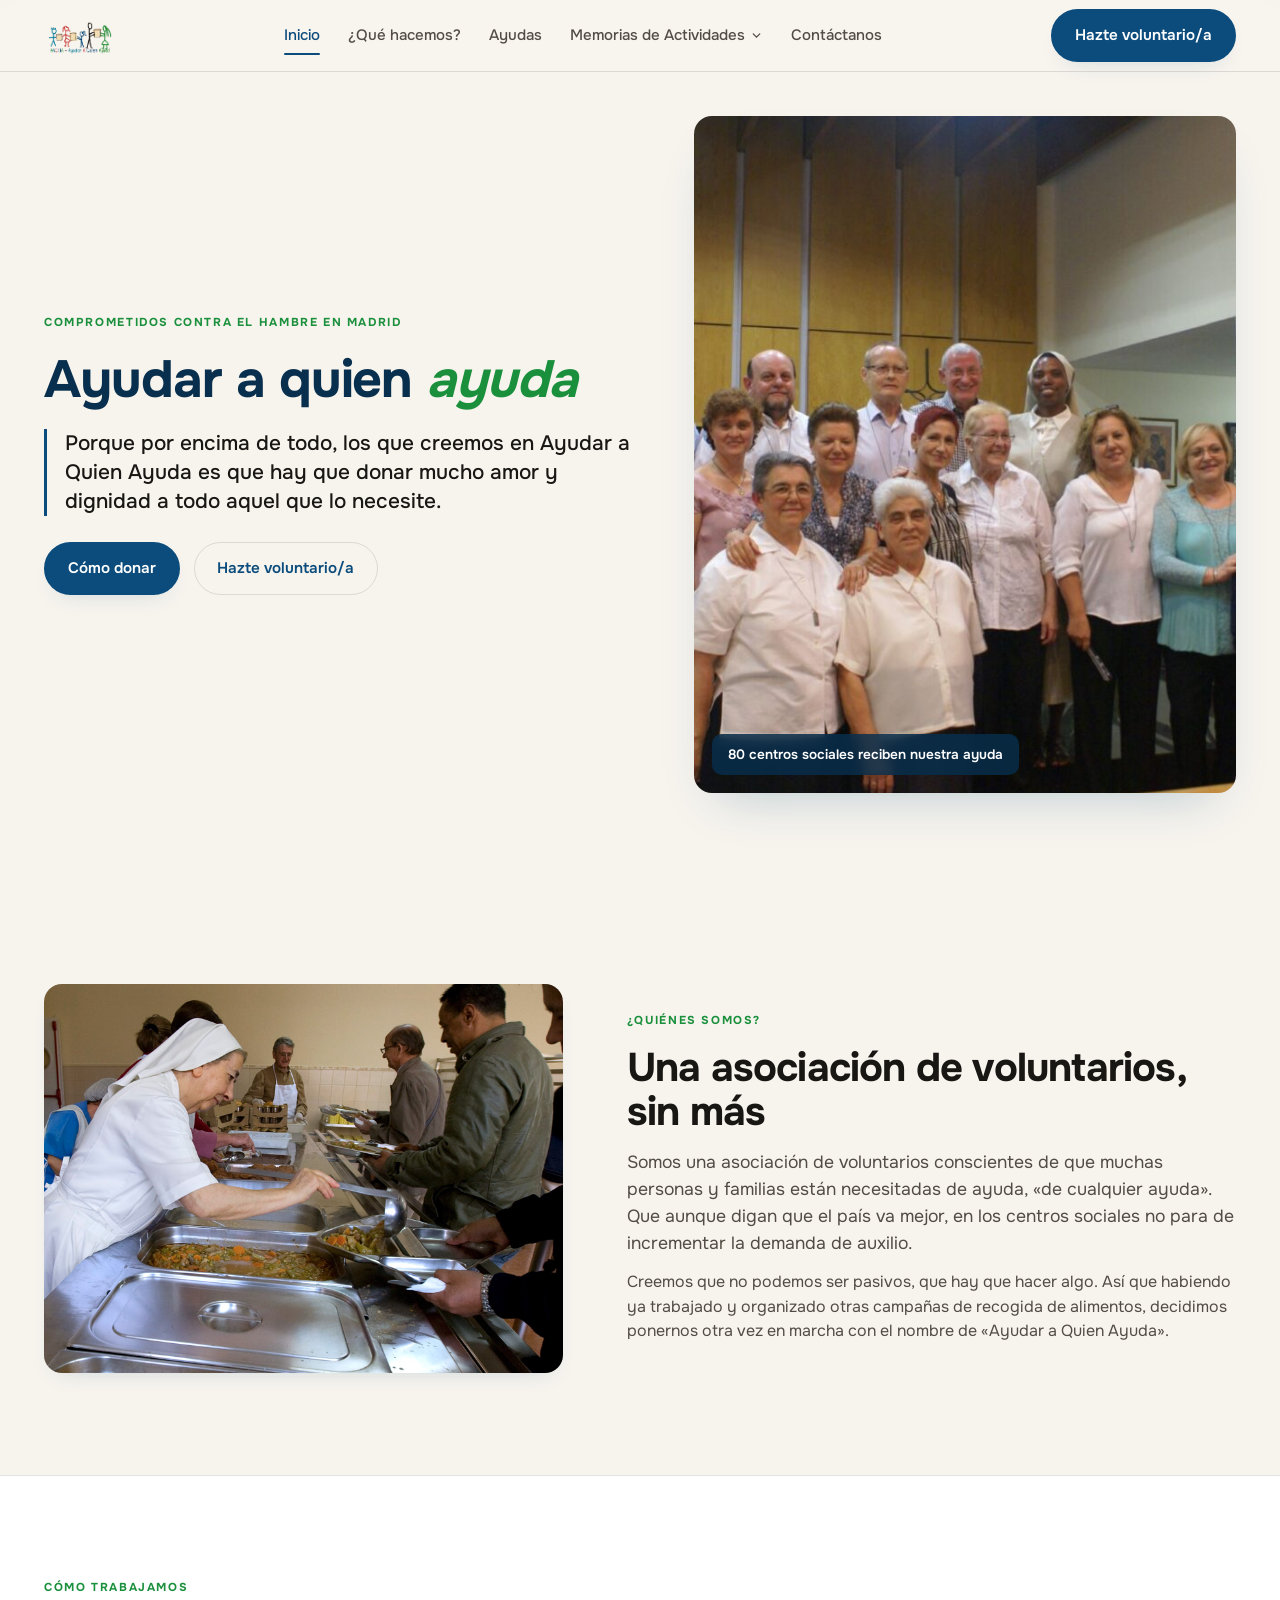
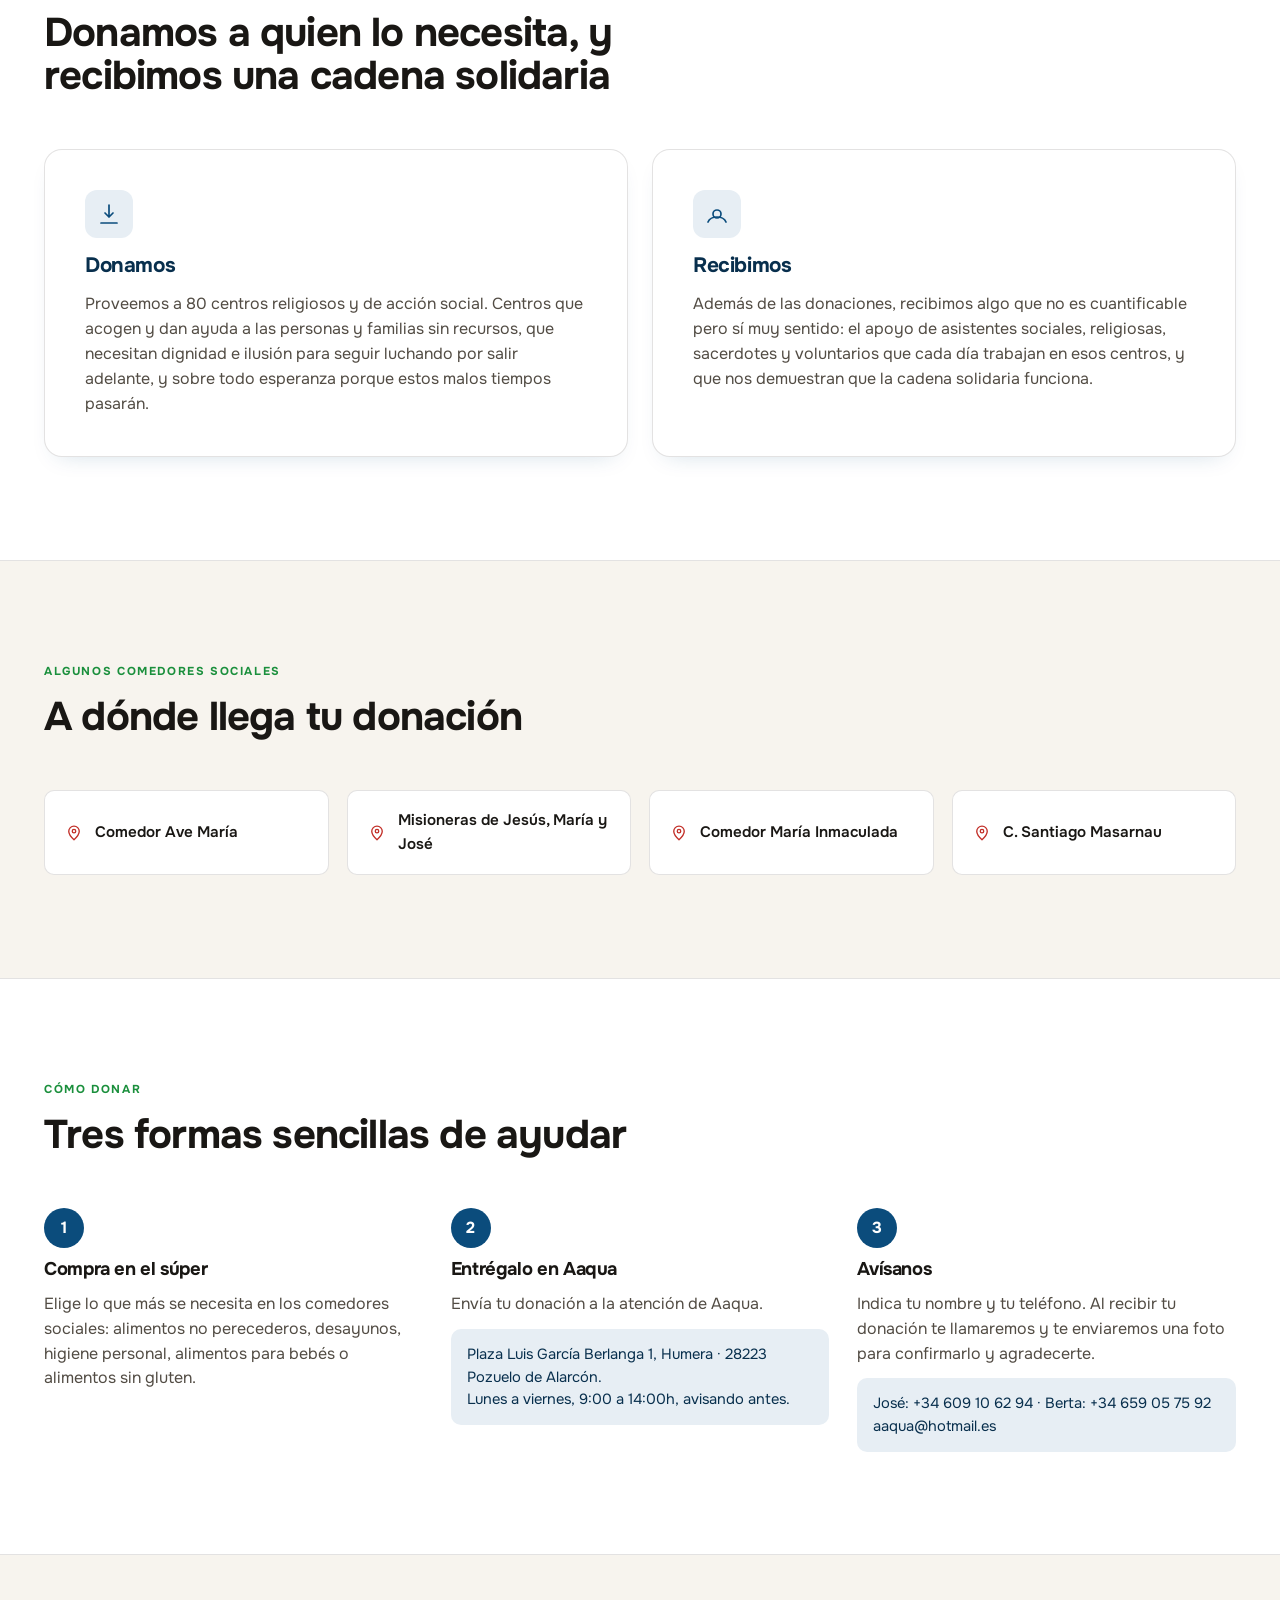
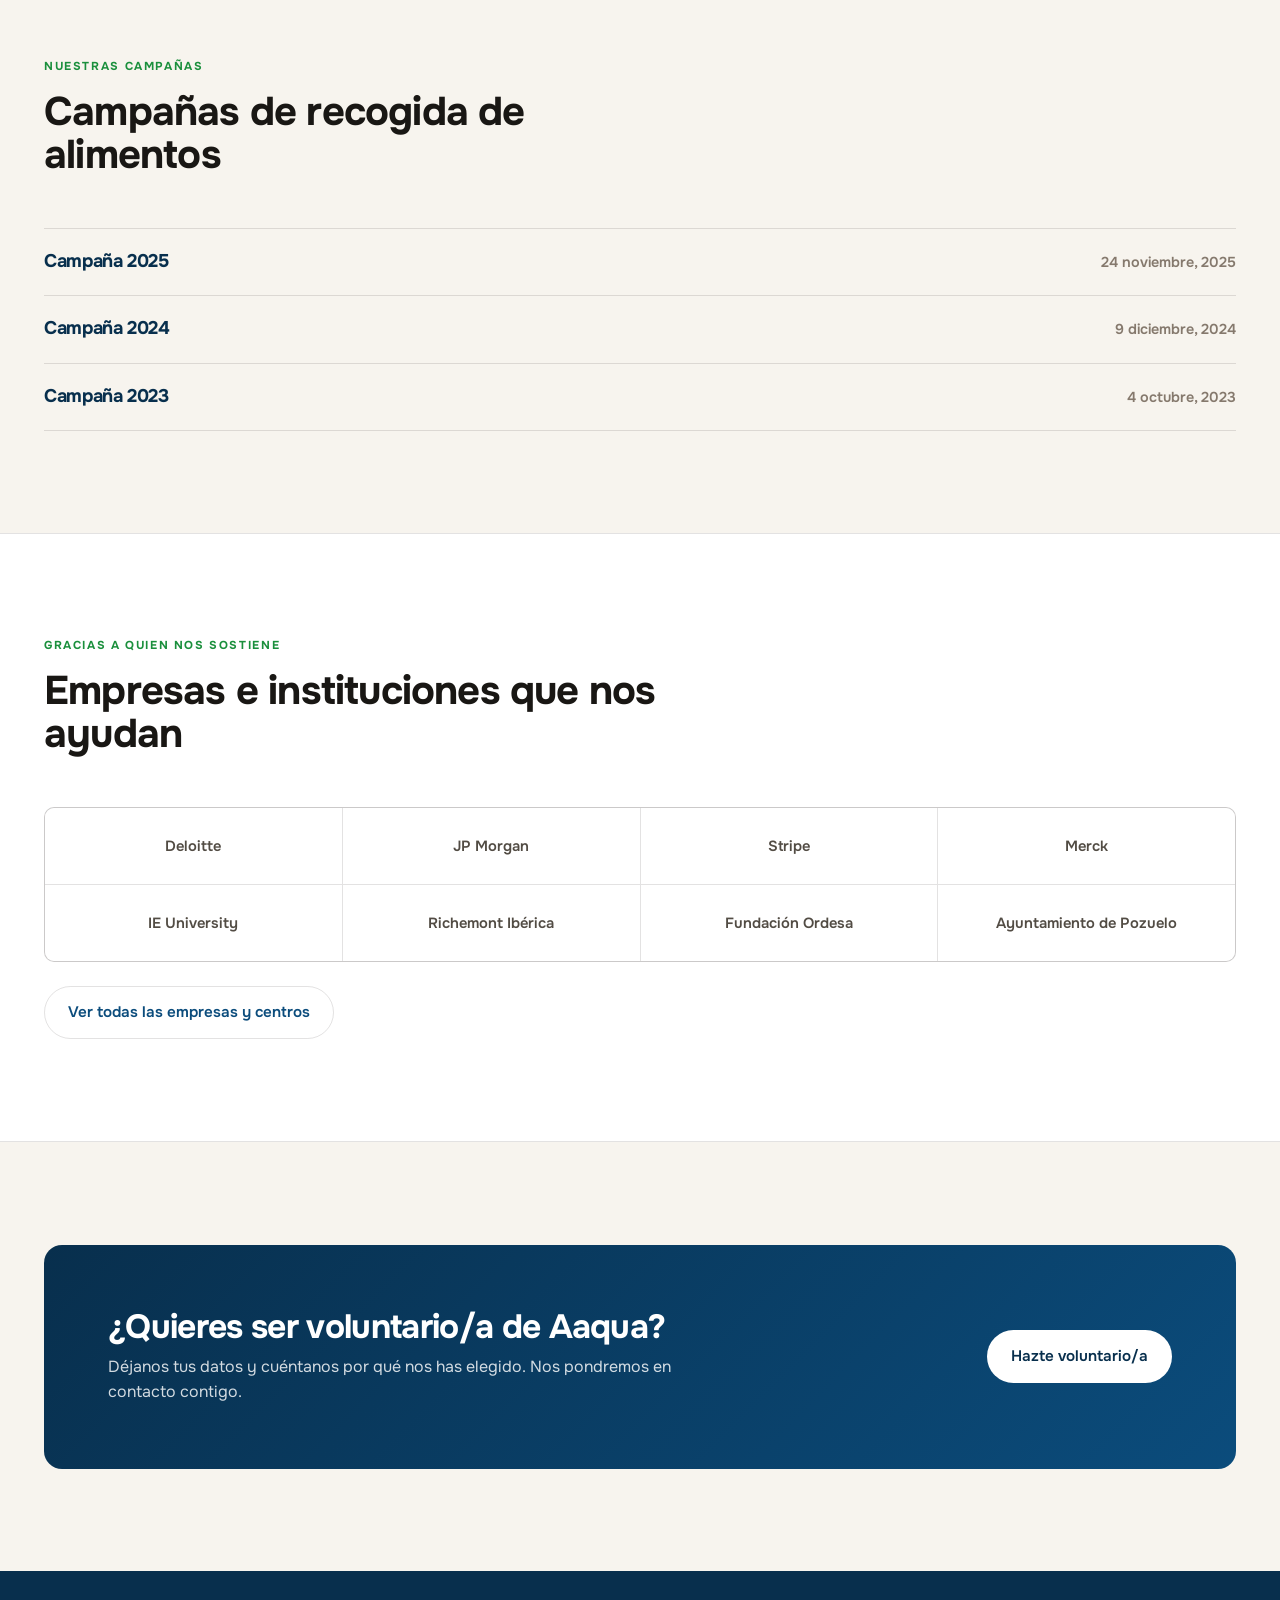
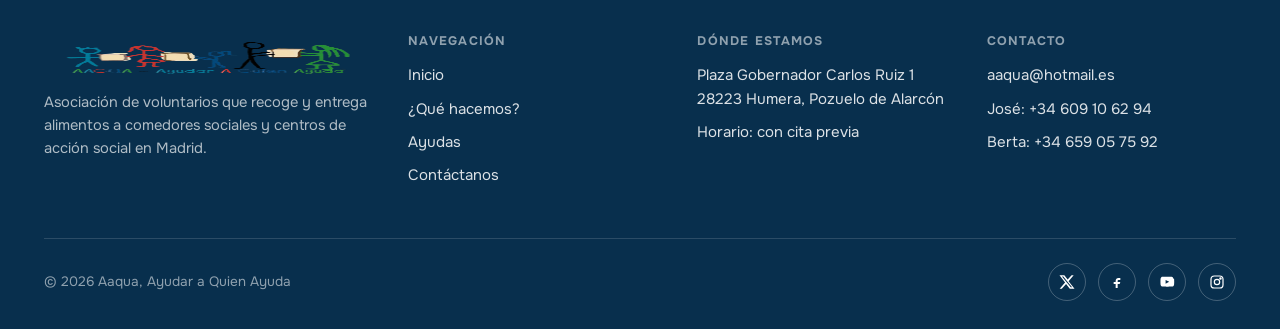
==== index.html @ bbcc2f59 "Aaqua, Ayudar a Quien Ayuda: reversion del sitio con las reglas de taste Rediseno del sitio de la as" ====
<!doctype html>
<html lang="es">
<head>
<meta charset="utf-8" />
<meta name="viewport" content="width=device-width, initial-scale=1" />
<title>Aaqua - Ayudar a Quien Ayuda</title>
<meta name="description" content="Asociación de voluntarios que recoge y entrega alimentos a 80 comedores sociales y centros de acción social en Madrid. Dona, ayuda o hazte voluntario." />
<link rel="icon" href="assets/img/logo.png" />
<link rel="stylesheet" href="css/style.css" />
</head>
<body>
<a class="skip-link" href="#main">Saltar al contenido</a>

<header class="site-header">
  <div class="wrap">
    <a class="brand" href="index.html">
      <img src="assets/img/logo.png" alt="Aaqua, Ayudar a Quien Ayuda" />
    </a>
    <nav class="nav-links" aria-label="Principal">
      <a href="index.html" aria-current="page">Inicio</a>
      <a href="que-hacemos.html">¿Qué hacemos?</a>
      <a href="ayudas.html">Ayudas</a>
      <div class="nav-dropdown" data-dropdown>
        <button type="button" aria-haspopup="true" aria-expanded="false">
          Memorias de Actividades
          <svg viewBox="0 0 20 20" fill="none" stroke="currentColor" stroke-width="2" stroke-linecap="round"><path d="M5 7.5 10 12.5 15 7.5"/></svg>
        </button>
        <div class="nav-dropdown-menu">
          <a href="http://www.aaqua.es/wp-content/uploads/2026/06/MEMORIA-ACTIVIDADES-2025.pdf" target="_blank" rel="noopener">Memoria 2025</a>
          <a href="http://www.aaqua.es/wp-content/uploads/2025/03/MEMORIA-ACTIVIDADES_2024.pdf" target="_blank" rel="noopener">Memoria 2024</a>
          <a href="http://www.aaqua.es/wp-content/uploads/2024/12/MEMORIA-ACTIVIDADES_2023_2.pdf" target="_blank" rel="noopener">Memoria 2023</a>
          <a href="http://www.aaqua.es/wp-content/uploads/2024/12/MEMORIA-ACTIVIDADES_2022.pdf" target="_blank" rel="noopener">Memoria 2022</a>
          <a href="http://www.aaqua.es/wp-content/uploads/2024/12/MEMORIA-ACTIVIDADES_2021.pdf" target="_blank" rel="noopener">Memoria 2021</a>
        </div>
      </div>
      <a href="contacto.html">Contáctanos</a>
    </nav>
    <div class="nav-cta">
      <a class="btn btn-primary" href="contacto.html"><span class="btn-primary-label">Hazte voluntario/a</span></a>
      <button class="nav-toggle" type="button" data-nav-toggle aria-expanded="false" aria-controls="mobile-panel" aria-label="Abrir menú">
        <svg viewBox="0 0 24 24" fill="none" stroke="currentColor" stroke-width="1.8" stroke-linecap="round"><path d="M3 6h18M3 12h18M3 18h18"/></svg>
      </button>
    </div>
  </div>
</header>

<div class="mobile-panel" id="mobile-panel" data-mobile-panel>
  <a class="btn btn-primary mobile-cta" href="contacto.html" style="display:flex; justify-content:center; margin-bottom:18px;">Hazte voluntario/a</a>
  <a href="index.html">Inicio</a>
  <a href="que-hacemos.html">¿Qué hacemos?</a>
  <a href="ayudas.html">Ayudas</a>
  <a href="#memorias">Memorias de Actividades</a>
  <div class="mobile-sub">
    <a href="http://www.aaqua.es/wp-content/uploads/2026/06/MEMORIA-ACTIVIDADES-2025.pdf" target="_blank" rel="noopener">Memoria 2025</a>
    <a href="http://www.aaqua.es/wp-content/uploads/2025/03/MEMORIA-ACTIVIDADES_2024.pdf" target="_blank" rel="noopener">Memoria 2024</a>
    <a href="http://www.aaqua.es/wp-content/uploads/2024/12/MEMORIA-ACTIVIDADES_2023_2.pdf" target="_blank" rel="noopener">Memoria 2023</a>
  </div>
  <a href="contacto.html">Contáctanos</a>
</div>

<main id="main">

  <section class="hero">
    <div class="wrap">
      <div class="hero-copy">
        <span class="eyebrow">Comprometidos contra el hambre en Madrid</span>
        <h1>Ayudar a quien <em>ayuda</em></h1>
        <p class="hero-quote">Porque por encima de todo, los que creemos en Ayudar a Quien Ayuda es que hay que donar mucho amor y dignidad a todo aquel que lo necesite.</p>
        <div class="hero-actions">
          <a class="btn btn-primary" href="#como-donar">Cómo donar</a>
          <a class="btn btn-ghost" href="contacto.html">Hazte voluntario/a</a>
        </div>
      </div>
      <div class="hero-media" data-reveal>
        <img src="assets/img/hero-grupo.jpg" alt="Voluntarios de Aaqua preparando donaciones de alimentos" />
        <span class="hero-media-tag">80 centros sociales reciben nuestra ayuda</span>
      </div>
    </div>
  </section>

  <section id="quienes-somos">
    <div class="wrap split" data-reveal>
      <div class="split-media">
        <img src="assets/img/comedor-2.jpg" alt="Una religiosa sirve comida a los usuarios de un comedor social apoyado por Aaqua" />
      </div>
      <div class="split-copy">
        <span class="eyebrow">¿Quiénes somos?</span>
        <h2 class="section-title">Una asociación de voluntarios, sin más</h2>
        <p class="lede">Somos una asociación de voluntarios conscientes de que muchas personas y familias están necesitadas de ayuda, «de cualquier ayuda». Que aunque digan que el país va mejor, en los centros sociales no para de incrementar la demanda de auxilio.</p>
        <p>Creemos que no podemos ser pasivos, que hay que hacer algo. Así que habiendo ya trabajado y organizado otras campañas de recogida de alimentos, decidimos ponernos otra vez en marcha con el nombre de «Ayudar a Quien Ayuda».</p>
      </div>
    </div>
  </section>

  <section class="section-alt">
    <div class="wrap">
      <div class="section-head" data-reveal>
        <span class="eyebrow">Cómo trabajamos</span>
        <h2 class="section-title">Donamos a quien lo necesita, y recibimos una cadena solidaria</h2>
      </div>
      <div class="panels">
        <div class="panel" data-reveal>
          <div class="panel-icon">
            <svg viewBox="0 0 24 24" fill="none" stroke="currentColor" stroke-width="1.7" stroke-linecap="round" stroke-linejoin="round"><path d="M12 3v12m0 0-4-4m4 4 4-4M4 21h16"/></svg>
          </div>
          <h3>Donamos</h3>
          <p>Proveemos a 80 centros religiosos y de acción social. Centros que acogen y dan ayuda a las personas y familias sin recursos, que necesitan dignidad e ilusión para seguir luchando por salir adelante, y sobre todo esperanza porque estos malos tiempos pasarán.</p>
        </div>
        <div class="panel" data-reveal>
          <div class="panel-icon">
            <svg viewBox="0 0 24 24" fill="none" stroke="currentColor" stroke-width="1.7" stroke-linecap="round" stroke-linejoin="round"><path d="M8 12a4 4 0 1 0 8 0 4 4 0 0 0-8 0Z"/><path d="M3 20c1.5-3.5 4.5-5 9-5s7.5 1.5 9 5"/></svg>
          </div>
          <h3>Recibimos</h3>
          <p>Además de las donaciones, recibimos algo que no es cuantificable pero sí muy sentido: el apoyo de asistentes sociales, religiosas, sacerdotes y voluntarios que cada día trabajan en esos centros, y que nos demuestran que la cadena solidaria funciona.</p>
        </div>
      </div>
    </div>
  </section>

  <section>
    <div class="wrap">
      <div class="section-head" data-reveal>
        <span class="eyebrow">Algunos comedores sociales</span>
        <h2 class="section-title">A dónde llega tu donación</h2>
      </div>
      <div class="centers-strip" data-reveal>
        <div class="center-card">
          <svg viewBox="0 0 24 24" fill="none" stroke="currentColor" stroke-width="1.8" stroke-linecap="round" stroke-linejoin="round"><path d="M12 21s-7-6.1-7-11.2A7 7 0 0 1 19 9.8C19 14.9 12 21 12 21Z"/><circle cx="12" cy="9.5" r="2.3"/></svg>
          Comedor Ave María
        </div>
        <div class="center-card">
          <svg viewBox="0 0 24 24" fill="none" stroke="currentColor" stroke-width="1.8" stroke-linecap="round" stroke-linejoin="round"><path d="M12 21s-7-6.1-7-11.2A7 7 0 0 1 19 9.8C19 14.9 12 21 12 21Z"/><circle cx="12" cy="9.5" r="2.3"/></svg>
          Misioneras de Jesús, María y José
        </div>
        <div class="center-card">
          <svg viewBox="0 0 24 24" fill="none" stroke="currentColor" stroke-width="1.8" stroke-linecap="round" stroke-linejoin="round"><path d="M12 21s-7-6.1-7-11.2A7 7 0 0 1 19 9.8C19 14.9 12 21 12 21Z"/><circle cx="12" cy="9.5" r="2.3"/></svg>
          Comedor María Inmaculada
        </div>
        <div class="center-card">
          <svg viewBox="0 0 24 24" fill="none" stroke="currentColor" stroke-width="1.8" stroke-linecap="round" stroke-linejoin="round"><path d="M12 21s-7-6.1-7-11.2A7 7 0 0 1 19 9.8C19 14.9 12 21 12 21Z"/><circle cx="12" cy="9.5" r="2.3"/></svg>
          C. Santiago Masarnau
        </div>
      </div>
    </div>
  </section>

  <section id="como-donar" class="section-alt">
    <div class="wrap">
      <div class="section-head" data-reveal>
        <span class="eyebrow">Cómo donar</span>
        <h2 class="section-title">Tres formas sencillas de ayudar</h2>
      </div>
      <div class="steps" data-reveal>
        <div class="step">
          <span class="step-num">1</span>
          <h3>Compra en el súper</h3>
          <p>Elige lo que más se necesita en los comedores sociales: alimentos no perecederos, desayunos, higiene personal, alimentos para bebés o alimentos sin gluten.</p>
        </div>
        <div class="step">
          <span class="step-num">2</span>
          <h3>Entrégalo en Aaqua</h3>
          <p>Envía tu donación a la atención de Aaqua.</p>
          <p class="step-detail">Plaza Luis García Berlanga 1, Humera · 28223 Pozuelo de Alarcón.<br />Lunes a viernes, 9:00 a 14:00h, avisando antes.</p>
        </div>
        <div class="step">
          <span class="step-num">3</span>
          <h3>Avísanos</h3>
          <p>Indica tu nombre y tu teléfono. Al recibir tu donación te llamaremos y te enviaremos una foto para confirmarlo y agradecerte.</p>
          <p class="step-detail">José: +34 609 10 62 94 · Berta: +34 659 05 75 92<br />aaqua@hotmail.es</p>
        </div>
      </div>
    </div>
  </section>

  <section>
    <div class="wrap">
      <div class="section-head" data-reveal>
        <span class="eyebrow">Nuestras campañas</span>
        <h2 class="section-title">Campañas de recogida de alimentos</h2>
      </div>
      <div class="campaigns" data-reveal>
        <div class="campaign-row">
          <h3>Campaña 2025</h3>
          <span class="campaign-date">24 noviembre, 2025</span>
        </div>
        <div class="campaign-row">
          <h3>Campaña 2024</h3>
          <span class="campaign-date">9 diciembre, 2024</span>
        </div>
        <div class="campaign-row">
          <h3>Campaña 2023</h3>
          <span class="campaign-date">4 octubre, 2023</span>
        </div>
      </div>
    </div>
  </section>

  <section class="section-alt">
    <div class="wrap">
      <div class="section-head" data-reveal>
        <span class="eyebrow">Gracias a quien nos sostiene</span>
        <h2 class="section-title">Empresas e instituciones que nos ayudan</h2>
      </div>
      <div class="logo-wall" data-reveal>
        <span>Deloitte</span>
        <span>JP Morgan</span>
        <span>Stripe</span>
        <span>Merck</span>
        <span>IE University</span>
        <span>Richemont Ibérica</span>
        <span>Fundación Ordesa</span>
        <span>Ayuntamiento de Pozuelo</span>
      </div>
      <div style="margin-top: 24px;" data-reveal>
        <a class="btn btn-ghost" href="ayudas.html">Ver todas las empresas y centros</a>
      </div>
    </div>
  </section>

  <section>
    <div class="wrap">
      <div class="cta-banner" data-reveal>
        <div>
          <h2>¿Quieres ser voluntario/a de Aaqua?</h2>
          <p>Déjanos tus datos y cuéntanos por qué nos has elegido. Nos pondremos en contacto contigo.</p>
        </div>
        <a class="btn btn-on-navy" href="contacto.html">Hazte voluntario/a</a>
      </div>
    </div>
  </section>

</main>

<footer class="site-footer">
  <div class="wrap">
    <div class="footer-top">
      <div class="footer-brand">
        <img src="assets/img/logo.png" alt="Aaqua, Ayudar a Quien Ayuda" />
        <p>Asociación de voluntarios que recoge y entrega alimentos a comedores sociales y centros de acción social en Madrid.</p>
      </div>
      <div class="footer-col">
        <h4>Navegación</h4>
        <a href="index.html">Inicio</a>
        <a href="que-hacemos.html">¿Qué hacemos?</a>
        <a href="ayudas.html">Ayudas</a>
        <a href="contacto.html">Contáctanos</a>
      </div>
      <div class="footer-col">
        <h4>Dónde estamos</h4>
        <p>Plaza Gobernador Carlos Ruiz 1<br />28223 Humera, Pozuelo de Alarcón</p>
        <p>Horario: con cita previa</p>
      </div>
      <div class="footer-col">
        <h4>Contacto</h4>
        <a href="mailto:aaqua@hotmail.es">aaqua@hotmail.es</a>
        <a href="tel:+34609106294">José: +34 609 10 62 94</a>
        <a href="tel:+34659057592">Berta: +34 659 05 75 92</a>
      </div>
    </div>
    <div class="footer-bottom">
      <p>© <span data-year>2026</span> Aaqua, Ayudar a Quien Ayuda</p>
      <div class="social-row" aria-label="Redes sociales">
        <a href="https://x.com" target="_blank" rel="noopener" aria-label="X (Twitter)"><svg viewBox="0 0 24 24" fill="currentColor"><path d="M18.9 2H22l-7.6 8.7L23.3 22h-7.1l-5.6-7-6.4 7H1l8.1-9.3L0.7 2h7.3l5 6.4L18.9 2Zm-1.2 18h1.9L6.4 3.9H4.4L17.7 20Z"/></svg></a>
        <a href="https://facebook.com" target="_blank" rel="noopener" aria-label="Facebook"><svg viewBox="0 0 24 24" fill="currentColor"><path d="M14 9h3V6h-3c-2.2 0-4 1.8-4 4v2H7v3h3v6h3v-6h3l1-3h-4v-2c0-.6.4-1 1-1Z"/></svg></a>
        <a href="https://youtube.com" target="_blank" rel="noopener" aria-label="YouTube"><svg viewBox="0 0 24 24" fill="currentColor"><path d="M21.6 7.2s-.2-1.5-.8-2.1c-.8-.8-1.7-.8-2.1-.9C15.9 4 12 4 12 4s-3.9 0-6.7.2c-.4 0-1.3.1-2.1.9-.6.6-.8 2.1-.8 2.1S2.2 9 2.2 10.7v1.6c0 1.7.2 3.5.2 3.5s.2 1.5.8 2.1c.8.8 1.9.8 2.3.9 1.7.2 7.5.2 7.5.2s3.9 0 6.7-.2c.4 0 1.3-.1 2.1-.9.6-.6.8-2.1.8-2.1s.2-1.8.2-3.5v-1.6c0-1.7-.2-3.5-.2-3.5ZM9.9 14.6V8.9l5.4 2.9-5.4 2.8Z"/></svg></a>
        <a href="https://instagram.com" target="_blank" rel="noopener" aria-label="Instagram"><svg viewBox="0 0 24 24" fill="none" stroke="currentColor" stroke-width="1.8"><rect x="3" y="3" width="18" height="18" rx="5"/><circle cx="12" cy="12" r="4"/><circle cx="17.2" cy="6.8" r="1"/></svg></a>
      </div>
    </div>
  </div>
</footer>

<script src="js/main.js"></script>
</body>
</html>
---- css/style.css ----
/* Aaqua, Ayudar a Quien Ayuda. Reversion 2026. */

@font-face {
  font-family: 'Onest';
  src: url('../assets/fonts/onest-variable.woff2') format('woff2-variations'),
       url('../assets/fonts/onest-variable.woff2') format('woff2');
  font-weight: 400 800;
  font-style: normal;
  font-display: swap;
}

:root {
  --navy: #0b4c7c;
  --navy-dark: #082f4d;
  --navy-soft: #e7eef4;
  --green: #1a8f3c;
  --red: #c22f28;
  --paper: #f7f4ee;
  --surface: #ffffff;
  --ink: #191714;
  --ink-soft: #524c44;
  --ink-faint: #85796d;
  --line: rgba(25, 23, 20, 0.12);
  --radius: 18px;
  --radius-sm: 10px;
  --radius-pill: 999px;
  --shadow: 0 24px 48px -24px rgba(11, 76, 124, 0.28);
  --shadow-sm: 0 10px 24px -14px rgba(11, 76, 124, 0.22);
  --font: 'Onest', system-ui, -apple-system, 'Segoe UI', sans-serif;
  --nav-h: 72px;
  color-scheme: light;
}

@media (prefers-color-scheme: dark) {
  :root {
    --navy: #5aa3da;
    --navy-dark: #bcdcf7;
    --navy-soft: #16283a;
    --green: #3fbf68;
    --red: #e2695f;
    --paper: #14181b;
    --surface: #1c2226;
    --ink: #f1ede4;
    --ink-soft: #c8c1b5;
    --ink-faint: #8f887c;
    --line: rgba(255, 255, 255, 0.12);
    --shadow: 0 24px 48px -24px rgba(0, 0, 0, 0.6);
    --shadow-sm: 0 10px 24px -14px rgba(0, 0, 0, 0.5);
    color-scheme: dark;
  }
}

* { box-sizing: border-box; }
html { -webkit-text-size-adjust: 100%; }

@media (prefers-reduced-motion: no-preference) {
  html { scroll-behavior: smooth; }
}

body {
  margin: 0;
  background: var(--paper);
  color: var(--ink);
  font-family: var(--font);
  font-size: 16px;
  line-height: 1.55;
  -webkit-font-smoothing: antialiased;
}

img { max-width: 100%; display: block; }
a { color: inherit; }
ul { margin: 0; padding: 0; list-style: none; }
button { font-family: inherit; }

.wrap {
  width: 100%;
  max-width: 1240px;
  margin: 0 auto;
  padding: 0 24px;
}

h1, h2, h3, h4 { margin: 0; font-weight: 700; letter-spacing: -0.02em; line-height: 1.08; }

h2.section-title {
  font-size: clamp(1.7rem, 1.35rem + 1.5vw, 2.5rem);
  max-width: 24ch;
}

p { margin: 0; color: var(--ink-soft); }
.lede { font-size: 1.1rem; max-width: 62ch; }

.italic-safe { font-style: italic; line-height: 1.15; padding-bottom: 0.15em; display: inline-block; }

/* ---------- Buttons ---------- */
.btn {
  display: inline-flex;
  align-items: center;
  gap: 0.5em;
  padding: 0.9em 1.5em;
  border-radius: var(--radius-pill);
  font-weight: 600;
  font-size: 0.95rem;
  text-decoration: none;
  white-space: nowrap;
  border: 1.5px solid transparent;
  cursor: pointer;
  transition: transform 0.25s cubic-bezier(0.16, 1, 0.3, 1), box-shadow 0.25s ease, background-color 0.25s ease;
}
.btn:active { transform: scale(0.97); }
.btn-primary { background: var(--navy); color: #fff; box-shadow: var(--shadow-sm); }
.btn-primary:hover { box-shadow: var(--shadow); transform: translateY(-2px); }
.btn-ghost { background: transparent; color: var(--navy); border-color: var(--line); }
.btn-ghost:hover { border-color: var(--navy); }
.btn-on-navy { background: #fff; color: var(--navy-dark); }
.btn-on-navy:hover { background: #eef3f8; }

/* ---------- Nav ---------- */
.site-header {
  position: sticky;
  top: 0;
  z-index: 60;
  height: var(--nav-h);
  display: flex;
  align-items: center;
  background: color-mix(in srgb, var(--paper) 88%, transparent);
  backdrop-filter: blur(14px) saturate(140%);
  -webkit-backdrop-filter: blur(14px) saturate(140%);
  border-bottom: 1px solid var(--line);
}
.site-header .wrap { display: flex; align-items: center; justify-content: space-between; gap: 24px; }
.brand { display: flex; align-items: center; gap: 10px; text-decoration: none; }
.brand img { height: 40px; width: auto; }
.brand span { font-weight: 700; font-size: 1.02rem; letter-spacing: -0.01em; color: var(--navy-dark); }

.nav-links { display: flex; align-items: center; gap: 28px; }
.nav-links a { text-decoration: none; font-weight: 500; font-size: 0.94rem; color: var(--ink-soft); position: relative; padding: 6px 0; }
.nav-links a:hover, .nav-links a[aria-current="page"] { color: var(--navy); }
.nav-links a[aria-current="page"]::after {
  content: ""; position: absolute; left: 0; right: 0; bottom: -2px; height: 2px; background: var(--navy); border-radius: 2px;
}

.nav-dropdown { position: relative; }
.nav-dropdown > button {
  background: none; border: none; font: inherit; font-weight: 500; font-size: 0.94rem; color: var(--ink-soft);
  display: flex; align-items: center; gap: 5px; cursor: pointer; padding: 6px 0;
}
.nav-dropdown > button:hover { color: var(--navy); }
.nav-dropdown svg { width: 13px; height: 13px; transition: transform 0.2s ease; }
.nav-dropdown[data-open="true"] svg { transform: rotate(180deg); }
.nav-dropdown-menu {
  position: absolute; top: calc(100% + 14px); left: 50%; transform: translateX(-50%) translateY(-6px);
  background: var(--surface); border: 1px solid var(--line); border-radius: var(--radius-sm);
  box-shadow: var(--shadow); padding: 8px; min-width: 200px;
  opacity: 0; pointer-events: none; transition: opacity 0.18s ease, transform 0.18s ease;
}
.nav-dropdown[data-open="true"] .nav-dropdown-menu { opacity: 1; pointer-events: auto; transform: translateX(-50%) translateY(0); }
.nav-dropdown-menu a {
  display: block; padding: 9px 12px; border-radius: 7px; font-size: 0.9rem; font-weight: 500; color: var(--ink-soft); text-decoration: none;
}
.nav-dropdown-menu a:hover { background: var(--navy-soft); color: var(--navy); }

.nav-cta { display: flex; align-items: center; gap: 14px; }
.nav-toggle { display: none; background: none; border: none; padding: 8px; cursor: pointer; }
.nav-toggle svg { width: 24px; height: 24px; color: var(--navy-dark); }

@media (max-width: 900px) {
  .nav-links { display: none; }
  .nav-toggle { display: inline-flex; }
  .nav-cta .btn-primary { display: none; }
}

.mobile-cta { margin-bottom: 8px; }

.mobile-panel {
  position: fixed; inset: var(--nav-h) 0 0 0; background: var(--paper); z-index: 55;
  padding: 20px 24px 40px; display: none; overflow-y: auto;
}
.mobile-panel[data-open="true"] { display: block; }
.mobile-panel a { display: block; padding: 14px 4px; font-size: 1.1rem; font-weight: 600; text-decoration: none; color: var(--ink); border-bottom: 1px solid var(--line); }
.mobile-panel .mobile-sub { padding-left: 14px; }
.mobile-panel .mobile-sub a { font-size: 0.95rem; font-weight: 500; color: var(--ink-soft); border-bottom: none; padding: 10px 4px; }

/* ---------- Hero ---------- */
.hero { padding: 44px 0 clamp(48px, 8vw, 88px); }
.hero .wrap {
  display: grid; grid-template-columns: 1.05fr 0.95fr; gap: clamp(28px, 4vw, 64px); align-items: center;
}
.hero-copy { display: flex; flex-direction: column; gap: 20px; align-items: flex-start; }
.eyebrow {
  font-size: 0.72rem; font-weight: 700; letter-spacing: 0.14em; text-transform: uppercase; color: var(--green);
}
.hero h1 {
  font-size: clamp(2rem, 1.5rem + 2.2vw, 3.3rem);
  color: var(--navy-dark);
}
.hero h1 em { color: var(--green); font-style: italic; }
.hero-quote {
  border-left: 3px solid var(--navy);
  padding-left: 18px;
  font-size: clamp(1.05rem, 0.95rem + 0.5vw, 1.3rem);
  color: var(--ink);
  font-weight: 500;
  max-width: 46ch;
  line-height: 1.4;
}
.hero-actions { display: flex; gap: 14px; flex-wrap: wrap; margin-top: 6px; }
.hero-media { position: relative; border-radius: var(--radius); overflow: hidden; box-shadow: var(--shadow); aspect-ratio: 4 / 5; }
.hero-media img { width: 100%; height: 100%; object-fit: cover; }
.hero-media-tag {
  position: absolute; left: 18px; bottom: 18px; background: color-mix(in srgb, var(--navy-dark) 82%, transparent);
  color: #fff; padding: 10px 16px; border-radius: var(--radius-sm); font-size: 0.85rem; font-weight: 600; backdrop-filter: blur(6px);
}

@media (max-width: 860px) {
  .hero .wrap { grid-template-columns: 1fr; }
  .hero-media { order: -1; aspect-ratio: 16 / 10; }
}

/* ---------- Sections ---------- */
section { padding: clamp(56px, 8vw, 104px) 0; }
.section-head { display: flex; flex-direction: column; gap: 14px; margin-bottom: clamp(32px, 5vw, 52px); }
.section-alt { background: var(--surface); border-top: 1px solid var(--line); border-bottom: 1px solid var(--line); }

/* Quienes somos: asymmetric split */
.split { display: grid; grid-template-columns: 0.92fr 1.08fr; gap: clamp(28px, 5vw, 72px); align-items: center; }
.split.reverse { grid-template-columns: 1.08fr 0.92fr; }
.split.reverse .split-media { order: 2; }
.split-media { border-radius: var(--radius); overflow: hidden; box-shadow: var(--shadow-sm); }
.split-media img { width: 100%; height: 100%; object-fit: cover; aspect-ratio: 4 / 3; }
.split-copy { display: flex; flex-direction: column; gap: 16px; }
.split-copy p + p { margin-top: -4px; }
@media (max-width: 860px) {
  .split, .split.reverse { grid-template-columns: 1fr; }
  .split.reverse .split-media { order: 0; }
}

/* Donamos / Recibimos two-panel */
.panels { display: grid; grid-template-columns: 1fr 1fr; gap: 24px; }
.panel {
  background: var(--surface); border: 1px solid var(--line); border-radius: var(--radius);
  padding: clamp(28px, 4vw, 40px); display: flex; flex-direction: column; gap: 16px; box-shadow: var(--shadow-sm);
}
.panel-icon {
  width: 48px; height: 48px; border-radius: 12px; display: flex; align-items: center; justify-content: center;
  background: var(--navy-soft); color: var(--navy);
}
.panel-icon svg { width: 24px; height: 24px; }
.panel h3 { font-size: 1.3rem; color: var(--navy-dark); }
@media (max-width: 780px) { .panels { grid-template-columns: 1fr; } }

/* Comedores strip */
.centers-strip { display: grid; grid-template-columns: repeat(4, 1fr); gap: 18px; }
.center-card {
  border: 1px solid var(--line); border-radius: var(--radius-sm); padding: 18px 20px; background: var(--surface);
  font-weight: 600; font-size: 0.95rem; display: flex; align-items: center; gap: 12px;
}
.center-card svg { width: 18px; height: 18px; color: var(--red); flex-shrink: 0; }
@media (max-width: 900px) { .centers-strip { grid-template-columns: 1fr 1fr; } }
@media (max-width: 560px) { .centers-strip { grid-template-columns: 1fr; } }

/* Steps (cómo donar) */
.steps { display: grid; grid-template-columns: repeat(3, 1fr); gap: 28px; position: relative; }
.step { display: flex; flex-direction: column; gap: 12px; }
.step-num {
  width: 40px; height: 40px; border-radius: 50%; background: var(--navy); color: #fff; font-weight: 700;
  display: flex; align-items: center; justify-content: center; font-size: 1rem;
}
.step h3 { font-size: 1.15rem; color: var(--ink); }
.step-detail { font-size: 0.92rem; background: var(--navy-soft); border-radius: var(--radius-sm); padding: 14px 16px; color: var(--navy-dark); }
@media (max-width: 780px) { .steps { grid-template-columns: 1fr; } }

/* Campañas timeline */
.campaigns { display: flex; flex-direction: column; }
.campaign-row {
  display: flex; align-items: baseline; justify-content: space-between; gap: 20px;
  padding: 22px 0; border-top: 1px solid var(--line);
}
.campaign-row:last-child { border-bottom: 1px solid var(--line); }
.campaign-row h3 { font-size: 1.15rem; color: var(--navy-dark); }
.campaign-date { font-size: 0.9rem; color: var(--ink-faint); font-weight: 600; }

/* Logo wall */
.logo-wall { display: grid; grid-template-columns: repeat(4, 1fr); gap: 1px; background: var(--line); border: 1px solid var(--line); border-radius: var(--radius-sm); overflow: hidden; }
.logo-wall span {
  background: var(--surface); padding: 22px 16px; text-align: center; font-weight: 600; font-size: 0.92rem;
  color: var(--ink-soft); display: flex; align-items: center; justify-content: center; min-height: 76px;
}
@media (max-width: 780px) { .logo-wall { grid-template-columns: repeat(2, 1fr); } }

/* CTA banner */
.cta-banner {
  background: linear-gradient(135deg, var(--navy-dark), var(--navy));
  border-radius: var(--radius); padding: clamp(36px, 6vw, 64px); color: #fff;
  display: grid; grid-template-columns: 1.3fr auto; gap: 28px; align-items: center;
}
.cta-banner h2 { color: #fff; font-size: clamp(1.5rem, 1.2rem + 1.2vw, 2.1rem); }
.cta-banner p { color: rgba(255,255,255,0.82); margin-top: 10px; max-width: 52ch; }
@media (max-width: 760px) { .cta-banner { grid-template-columns: 1fr; text-align: left; } }

/* Contact cards */
.contact-grid { display: grid; grid-template-columns: repeat(4, 1fr); gap: 18px; }
.contact-card { border: 1px solid var(--line); border-radius: var(--radius-sm); padding: 22px; background: var(--surface); display: flex; flex-direction: column; gap: 10px; }
.contact-card svg { width: 22px; height: 22px; color: var(--navy); }
.contact-card .label { font-size: 0.72rem; font-weight: 700; letter-spacing: 0.1em; text-transform: uppercase; color: var(--ink-faint); }
.contact-card a, .contact-card .value { font-weight: 600; font-size: 1rem; text-decoration: none; color: var(--ink); }
.contact-card a:hover { color: var(--navy); }
@media (max-width: 900px) { .contact-grid { grid-template-columns: 1fr 1fr; } }
@media (max-width: 560px) { .contact-grid { grid-template-columns: 1fr; } }

/* Directory (ayudas.html) */
.directory-group { margin-bottom: 44px; }
.directory-group h3 { font-size: 1.2rem; color: var(--navy-dark); margin-bottom: 6px; }
.directory-group .directory-note { max-width: 60ch; margin-bottom: 18px; }
.tag-grid { display: flex; flex-wrap: wrap; gap: 8px; }
.tag-grid span {
  border: 1px solid var(--line); border-radius: var(--radius-pill); padding: 7px 14px; font-size: 0.85rem;
  font-weight: 500; color: var(--ink-soft); background: var(--surface);
}
.directory-featured { display: grid; grid-template-columns: repeat(3, 1fr); gap: 14px; margin-bottom: 18px; }
.directory-featured span {
  border: 1px solid var(--line); border-radius: var(--radius-sm); padding: 16px; font-weight: 700; text-align: center;
  background: var(--navy-soft); color: var(--navy-dark);
}
@media (max-width: 780px) { .directory-featured { grid-template-columns: 1fr 1fr; } }
@media (max-width: 480px) { .directory-featured { grid-template-columns: 1fr; } }

/* Footer */
.site-footer { background: var(--navy-dark); color: rgba(255,255,255,0.86); padding: 64px 0 28px; }
.footer-top { display: grid; grid-template-columns: 1.3fr 1fr 1fr 1fr; gap: 40px; padding-bottom: 40px; border-bottom: 1px solid rgba(255,255,255,0.14); }
.footer-brand { display: flex; flex-direction: column; gap: 14px; }
.footer-brand img { height: 42px; }
.footer-brand p { color: rgba(255,255,255,0.68); max-width: 34ch; font-size: 0.92rem; }
.footer-col h4 { font-size: 0.78rem; letter-spacing: 0.1em; text-transform: uppercase; color: rgba(255,255,255,0.55); margin-bottom: 16px; }
.footer-col a, .footer-col p { display: block; color: rgba(255,255,255,0.86); text-decoration: none; font-size: 0.94rem; margin-bottom: 10px; }
.footer-col a:hover { color: #fff; }
.footer-bottom { display: flex; align-items: center; justify-content: space-between; gap: 18px; padding-top: 24px; flex-wrap: wrap; }
.footer-bottom p { color: rgba(255,255,255,0.55); font-size: 0.85rem; }
.social-row { display: flex; gap: 12px; }
.social-row a {
  width: 38px; height: 38px; border-radius: 50%; border: 1px solid rgba(255,255,255,0.24);
  display: flex; align-items: center; justify-content: center; transition: background 0.2s ease, border-color 0.2s ease;
}
.social-row a:hover { background: rgba(255,255,255,0.12); border-color: rgba(255,255,255,0.4); }
.social-row svg { width: 16px; height: 16px; color: #fff; }
@media (max-width: 900px) { .footer-top { grid-template-columns: 1fr 1fr; } }
@media (max-width: 560px) { .footer-top { grid-template-columns: 1fr; } .footer-bottom { flex-direction: column; align-items: flex-start; } }

/* Page hero (subpages) */
.page-hero { padding: 48px 0 8px; }
.page-hero .eyebrow { margin-bottom: 10px; }
.page-hero h1 { font-size: clamp(1.9rem, 1.5rem + 1.8vw, 2.8rem); color: var(--navy-dark); max-width: 20ch; }
.page-hero .lede { margin-top: 14px; }

/* Reveal on scroll */
[data-reveal] { opacity: 0; transform: translateY(18px); transition: opacity 0.6s cubic-bezier(0.16,1,0.3,1), transform 0.6s cubic-bezier(0.16,1,0.3,1); }
[data-reveal].is-visible { opacity: 1; transform: translateY(0); }
@media (prefers-reduced-motion: reduce) {
  [data-reveal] { opacity: 1; transform: none; transition: none; }
  * { scroll-behavior: auto !important; }
}

.skip-link {
  position: absolute; left: -999px; top: 0; background: var(--navy); color: #fff; padding: 12px 18px; border-radius: 0 0 8px 0; z-index: 100;
}
.skip-link:focus { left: 0; }

:focus-visible { outline: 2.5px solid var(--navy); outline-offset: 2px; }
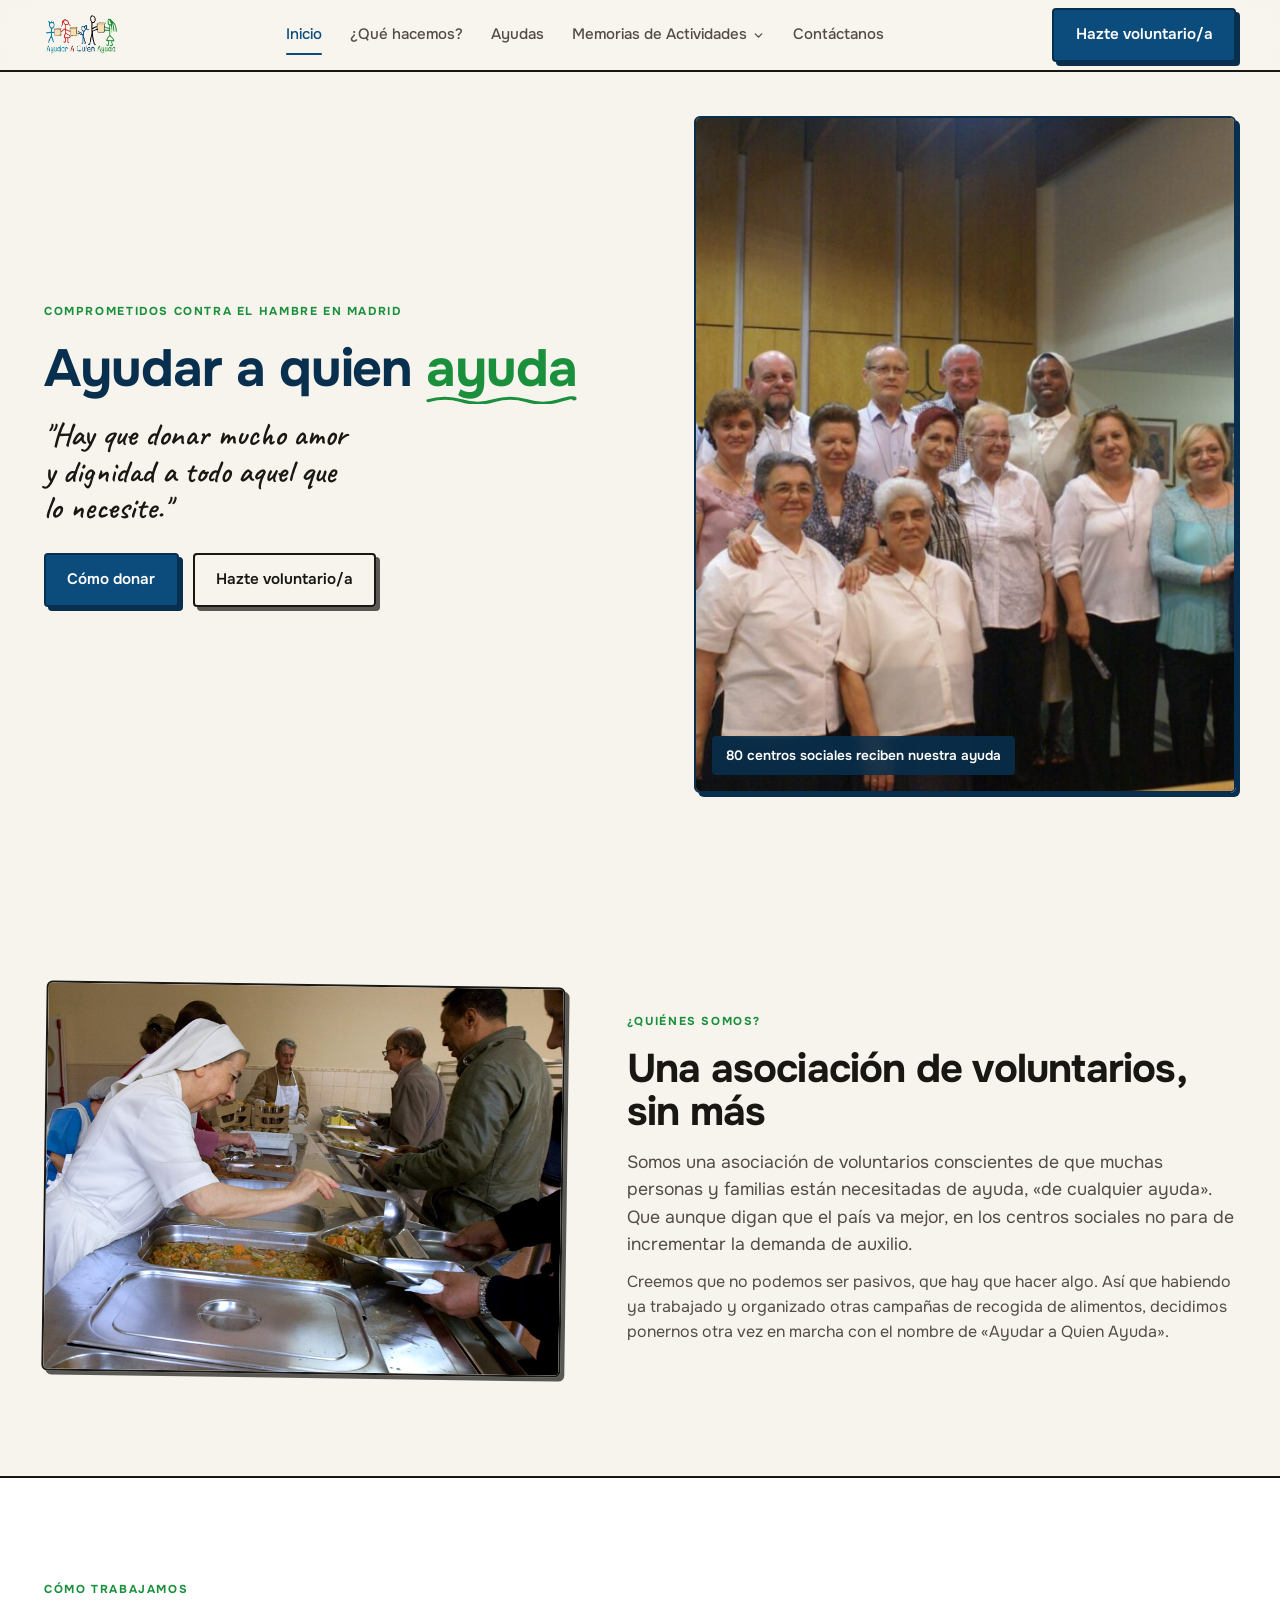
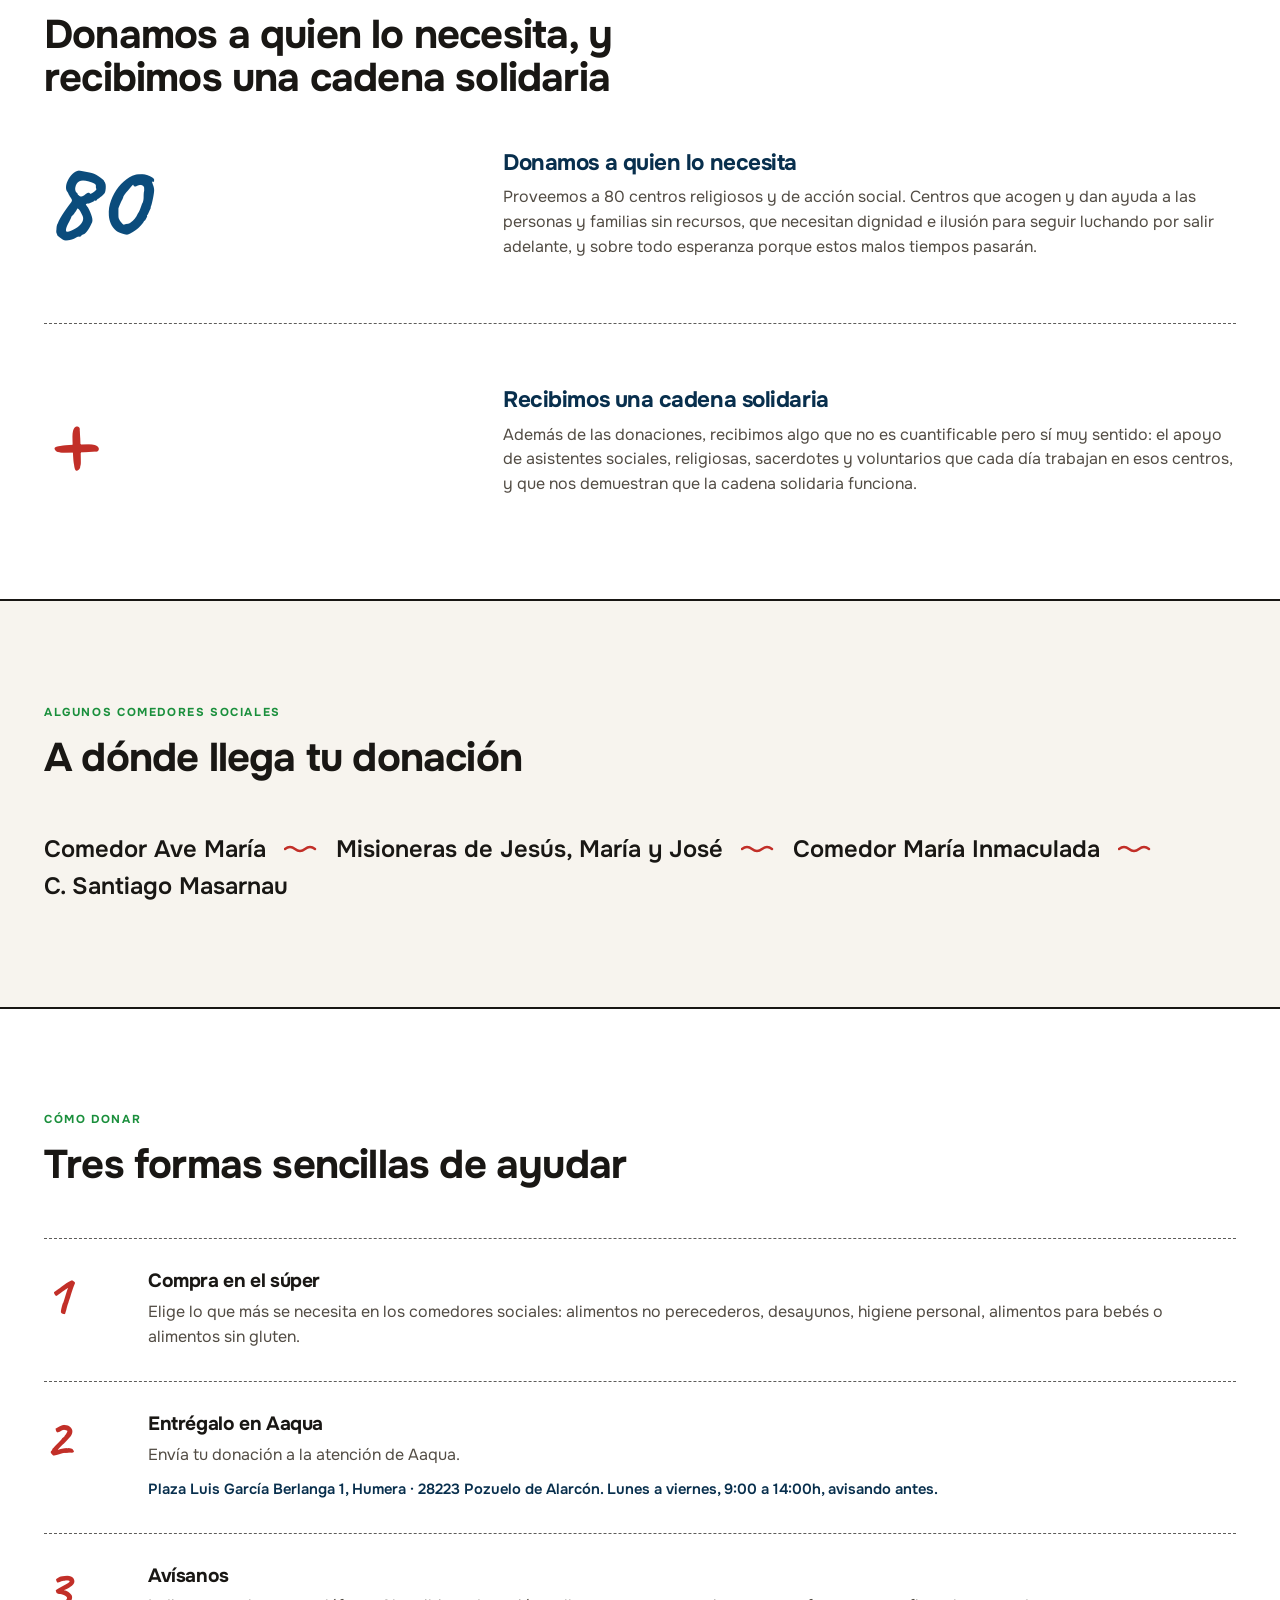
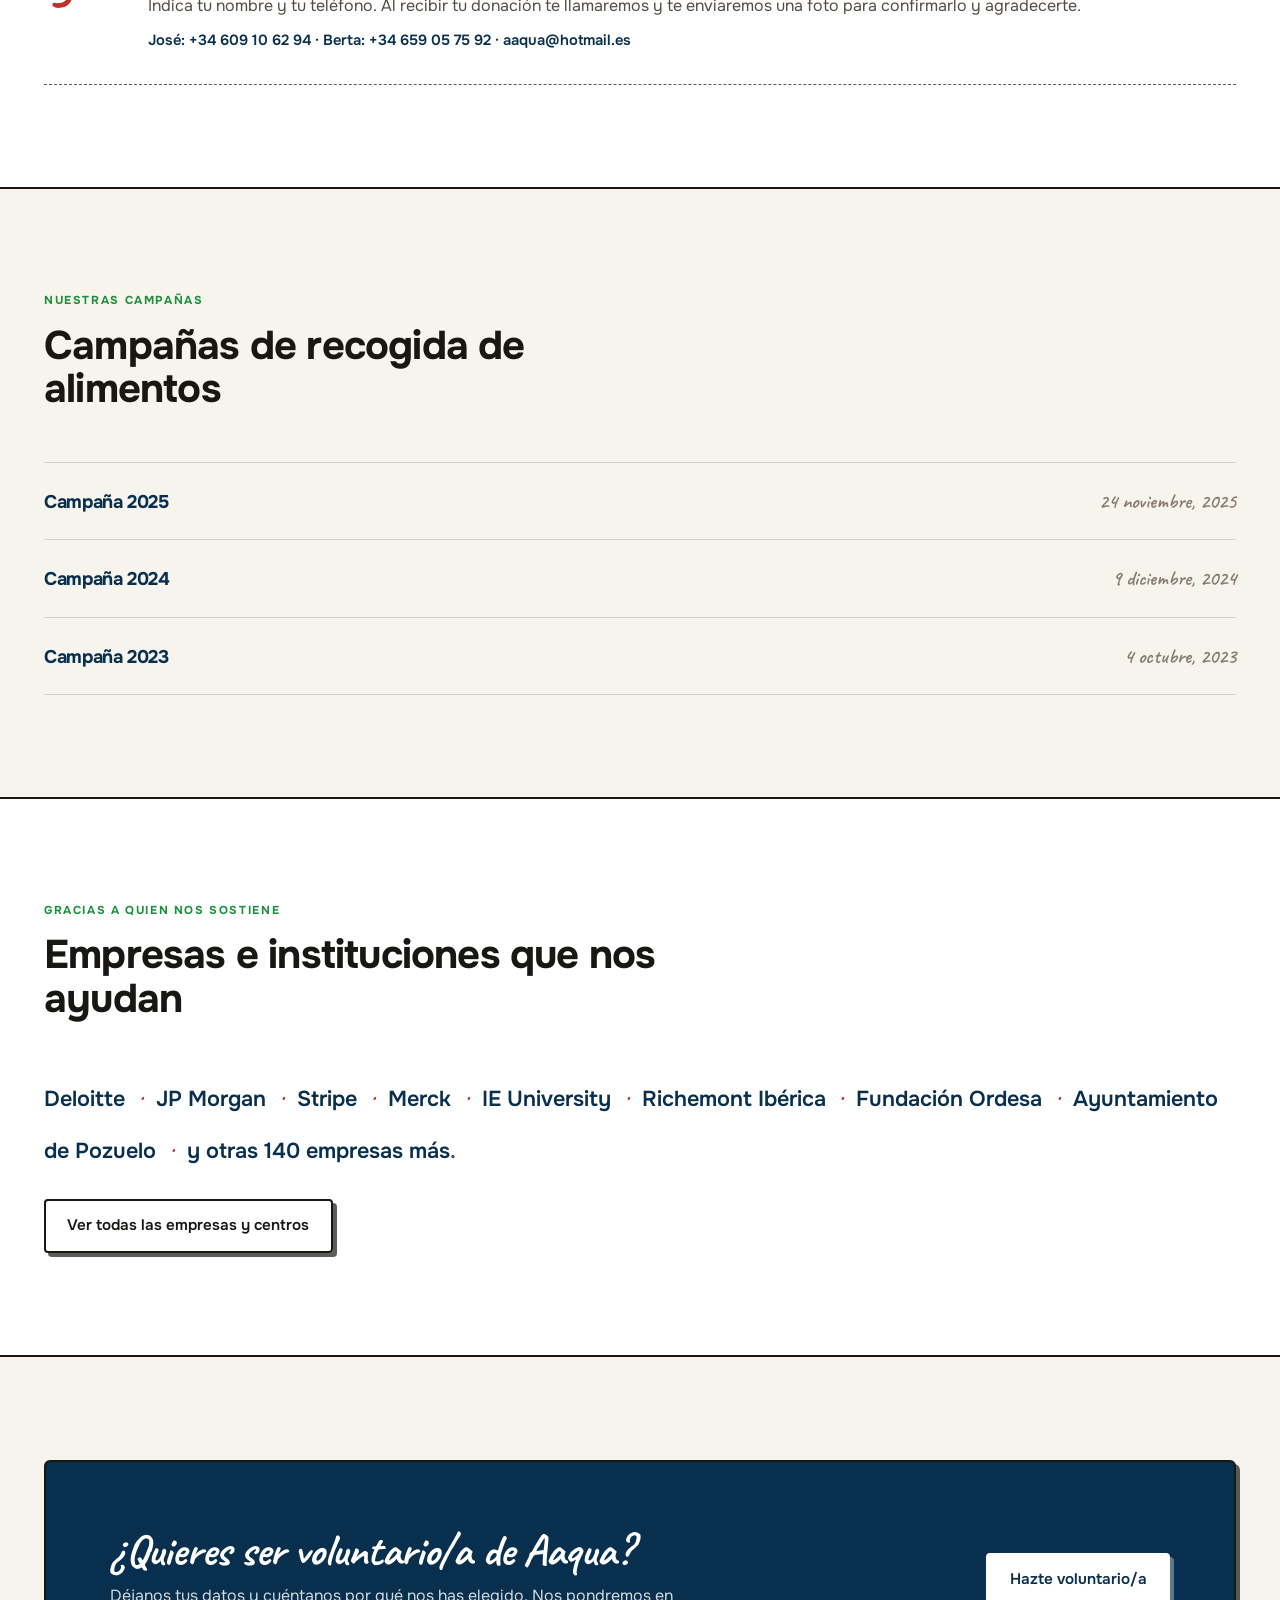
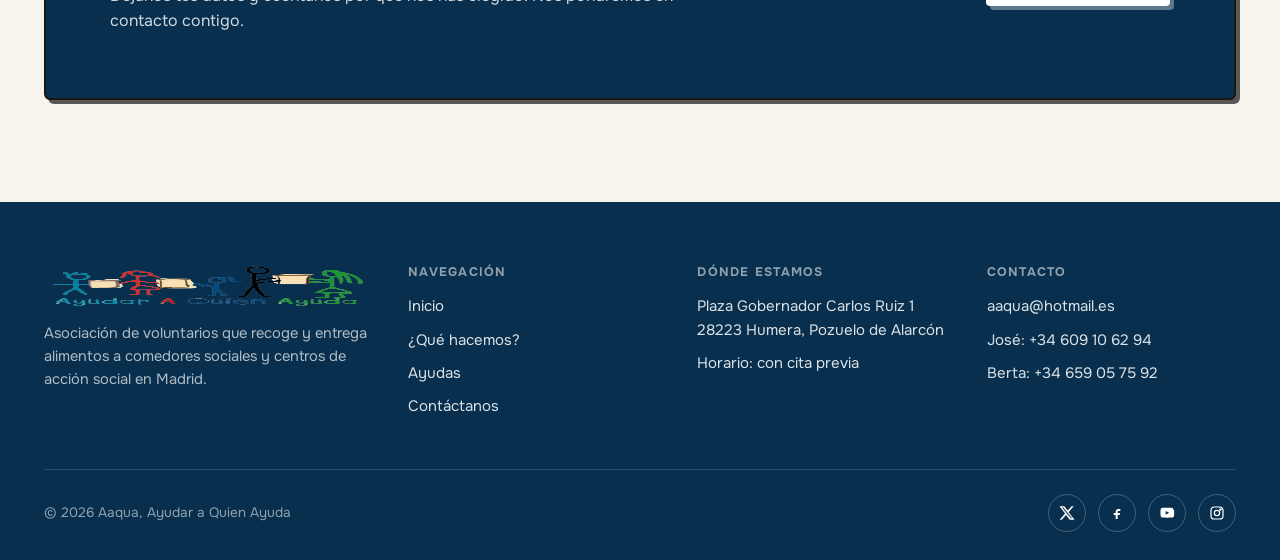
==== commit de3b050a: "Rehace el sitio: menos tarjeta generica, mas trazo a mano La primera version aplicaba la skill de ta" ====
--- a/index.html
+++ b/index.html
@@ -64,8 +64,12 @@
     <div class="wrap">
       <div class="hero-copy">
         <span class="eyebrow">Comprometidos contra el hambre en Madrid</span>
-        <h1>Ayudar a quien <em>ayuda</em></h1>
-        <p class="hero-quote">Porque por encima de todo, los que creemos en Ayudar a Quien Ayuda es que hay que donar mucho amor y dignidad a todo aquel que lo necesite.</p>
+        <h1>Ayudar a quien
+          <span class="accent">ayuda
+            <svg class="squiggle" viewBox="0 0 120 12" preserveAspectRatio="none" aria-hidden="true"><path d="M2 8 Q 15 2, 28 8 T 54 8 T 80 8 T 106 8 T 118 6" stroke="#1a8f3c"/></svg>
+          </span>
+        </h1>
+        <p class="hero-quote">"Hay que donar mucho amor y dignidad a todo aquel que lo necesite."</p>
         <div class="hero-actions">
           <a class="btn btn-primary" href="#como-donar">Cómo donar</a>
           <a class="btn btn-ghost" href="contacto.html">Hazte voluntario/a</a>
@@ -98,19 +102,17 @@
         <span class="eyebrow">Cómo trabajamos</span>
         <h2 class="section-title">Donamos a quien lo necesita, y recibimos una cadena solidaria</h2>
       </div>
-      <div class="panels">
-        <div class="panel" data-reveal>
-          <div class="panel-icon">
-            <svg viewBox="0 0 24 24" fill="none" stroke="currentColor" stroke-width="1.7" stroke-linecap="round" stroke-linejoin="round"><path d="M12 3v12m0 0-4-4m4 4 4-4M4 21h16"/></svg>
-          </div>
-          <h3>Donamos</h3>
+      <div class="stat-block" data-reveal>
+        <span class="stat-num">80</span>
+        <div class="stat-copy">
+          <h3>Donamos a quien lo necesita</h3>
           <p>Proveemos a 80 centros religiosos y de acción social. Centros que acogen y dan ayuda a las personas y familias sin recursos, que necesitan dignidad e ilusión para seguir luchando por salir adelante, y sobre todo esperanza porque estos malos tiempos pasarán.</p>
         </div>
-        <div class="panel" data-reveal>
-          <div class="panel-icon">
-            <svg viewBox="0 0 24 24" fill="none" stroke="currentColor" stroke-width="1.7" stroke-linecap="round" stroke-linejoin="round"><path d="M8 12a4 4 0 1 0 8 0 4 4 0 0 0-8 0Z"/><path d="M3 20c1.5-3.5 4.5-5 9-5s7.5 1.5 9 5"/></svg>
-          </div>
-          <h3>Recibimos</h3>
+      </div>
+      <div class="stat-block" data-reveal>
+        <span class="stat-num hand" style="color: var(--red);">+</span>
+        <div class="stat-copy">
+          <h3>Recibimos una cadena solidaria</h3>
           <p>Además de las donaciones, recibimos algo que no es cuantificable pero sí muy sentido: el apoyo de asistentes sociales, religiosas, sacerdotes y voluntarios que cada día trabajan en esos centros, y que nos demuestran que la cadena solidaria funciona.</p>
         </div>
       </div>
@@ -123,24 +125,12 @@
         <span class="eyebrow">Algunos comedores sociales</span>
         <h2 class="section-title">A dónde llega tu donación</h2>
       </div>
-      <div class="centers-strip" data-reveal>
-        <div class="center-card">
-          <svg viewBox="0 0 24 24" fill="none" stroke="currentColor" stroke-width="1.8" stroke-linecap="round" stroke-linejoin="round"><path d="M12 21s-7-6.1-7-11.2A7 7 0 0 1 19 9.8C19 14.9 12 21 12 21Z"/><circle cx="12" cy="9.5" r="2.3"/></svg>
-          Comedor Ave María
-        </div>
-        <div class="center-card">
-          <svg viewBox="0 0 24 24" fill="none" stroke="currentColor" stroke-width="1.8" stroke-linecap="round" stroke-linejoin="round"><path d="M12 21s-7-6.1-7-11.2A7 7 0 0 1 19 9.8C19 14.9 12 21 12 21Z"/><circle cx="12" cy="9.5" r="2.3"/></svg>
-          Misioneras de Jesús, María y José
-        </div>
-        <div class="center-card">
-          <svg viewBox="0 0 24 24" fill="none" stroke="currentColor" stroke-width="1.8" stroke-linecap="round" stroke-linejoin="round"><path d="M12 21s-7-6.1-7-11.2A7 7 0 0 1 19 9.8C19 14.9 12 21 12 21Z"/><circle cx="12" cy="9.5" r="2.3"/></svg>
-          Comedor María Inmaculada
-        </div>
-        <div class="center-card">
-          <svg viewBox="0 0 24 24" fill="none" stroke="currentColor" stroke-width="1.8" stroke-linecap="round" stroke-linejoin="round"><path d="M12 21s-7-6.1-7-11.2A7 7 0 0 1 19 9.8C19 14.9 12 21 12 21Z"/><circle cx="12" cy="9.5" r="2.3"/></svg>
-          C. Santiago Masarnau
-        </div>
-      </div>
+      <ul class="centers-list" data-reveal>
+        <li>Comedor Ave María</li>
+        <li>Misioneras de Jesús, María y José</li>
+        <li>Comedor María Inmaculada</li>
+        <li>C. Santiago Masarnau</li>
+      </ul>
     </div>
   </section>
 
@@ -152,21 +142,27 @@
       </div>
       <div class="steps" data-reveal>
         <div class="step">
-          <span class="step-num">1</span>
-          <h3>Compra en el súper</h3>
-          <p>Elige lo que más se necesita en los comedores sociales: alimentos no perecederos, desayunos, higiene personal, alimentos para bebés o alimentos sin gluten.</p>
+          <span class="step-num hand">1</span>
+          <div>
+            <h3>Compra en el súper</h3>
+            <p>Elige lo que más se necesita en los comedores sociales: alimentos no perecederos, desayunos, higiene personal, alimentos para bebés o alimentos sin gluten.</p>
+          </div>
         </div>
         <div class="step">
-          <span class="step-num">2</span>
-          <h3>Entrégalo en Aaqua</h3>
-          <p>Envía tu donación a la atención de Aaqua.</p>
-          <p class="step-detail">Plaza Luis García Berlanga 1, Humera · 28223 Pozuelo de Alarcón.<br />Lunes a viernes, 9:00 a 14:00h, avisando antes.</p>
+          <span class="step-num hand">2</span>
+          <div>
+            <h3>Entrégalo en Aaqua</h3>
+            <p>Envía tu donación a la atención de Aaqua.</p>
+            <p class="step-detail">Plaza Luis García Berlanga 1, Humera · 28223 Pozuelo de Alarcón. Lunes a viernes, 9:00 a 14:00h, avisando antes.</p>
+          </div>
         </div>
         <div class="step">
-          <span class="step-num">3</span>
-          <h3>Avísanos</h3>
-          <p>Indica tu nombre y tu teléfono. Al recibir tu donación te llamaremos y te enviaremos una foto para confirmarlo y agradecerte.</p>
-          <p class="step-detail">José: +34 609 10 62 94 · Berta: +34 659 05 75 92<br />aaqua@hotmail.es</p>
+          <span class="step-num hand">3</span>
+          <div>
+            <h3>Avísanos</h3>
+            <p>Indica tu nombre y tu teléfono. Al recibir tu donación te llamaremos y te enviaremos una foto para confirmarlo y agradecerte.</p>
+            <p class="step-detail">José: +34 609 10 62 94 · Berta: +34 659 05 75 92 · aaqua@hotmail.es</p>
+          </div>
         </div>
       </div>
     </div>
@@ -201,16 +197,9 @@
         <span class="eyebrow">Gracias a quien nos sostiene</span>
         <h2 class="section-title">Empresas e instituciones que nos ayudan</h2>
       </div>
-      <div class="logo-wall" data-reveal>
-        <span>Deloitte</span>
-        <span>JP Morgan</span>
-        <span>Stripe</span>
-        <span>Merck</span>
-        <span>IE University</span>
-        <span>Richemont Ibérica</span>
-        <span>Fundación Ordesa</span>
-        <span>Ayuntamiento de Pozuelo</span>
-      </div>
+      <p class="logo-flow" data-reveal>
+        <span>Deloitte</span><i class="sep">·</i><span>JP Morgan</span><i class="sep">·</i><span>Stripe</span><i class="sep">·</i><span>Merck</span><i class="sep">·</i><span>IE University</span><i class="sep">·</i><span>Richemont Ibérica</span><i class="sep">·</i><span>Fundación Ordesa</span><i class="sep">·</i><span>Ayuntamiento de Pozuelo</span><i class="sep">·</i><span>y otras 140 empresas más</span>.
+      </p>
       <div style="margin-top: 24px;" data-reveal>
         <a class="btn btn-ghost" href="ayudas.html">Ver todas las empresas y centros</a>
       </div>
--- a/css/style.css
+++ b/css/style.css
@@ -1,4 +1,7 @@
-/* Aaqua, Ayudar a Quien Ayuda. Reversion 2026. */
+/* Aaqua, Ayudar a Quien Ayuda. Reversion 2026.
+   Direccion: el logo es un dibujo a mano de figuras de palitos.
+   El sitio le hace eco a eso: menos tarjeta-con-sombra, mas trazo,
+   numeros grandes a mano y composicion que cambia de seccion a seccion. */
 
 @font-face {
   font-family: 'Onest';
@@ -8,10 +11,22 @@
   font-style: normal;
   font-display: swap;
 }
+@font-face {
+  font-family: 'Caveat';
+  src: url('../assets/fonts/caveat-variable.woff2') format('woff2-variations'),
+       url('../assets/fonts/caveat-variable.woff2') format('woff2');
+  font-weight: 500 700;
+  font-style: normal;
+  font-display: swap;
+}
 
 :root {
   --navy: #0b4c7c;
   --navy-dark: #082f4d;
+  /* Fondos que deben verse siempre oscuros (footer, banner, etiqueta sobre foto),
+     sin invertir en modo oscuro como si hacen --navy y --navy-dark cuando se usan como texto. */
+  --navy-surface: #0b4c7c;
+  --navy-surface-dark: #082f4d;
   --navy-soft: #e7eef4;
   --green: #1a8f3c;
   --red: #c22f28;
@@ -20,13 +35,14 @@
   --ink: #191714;
   --ink-soft: #524c44;
   --ink-faint: #85796d;
-  --line: rgba(25, 23, 20, 0.12);
-  --radius: 18px;
-  --radius-sm: 10px;
-  --radius-pill: 999px;
-  --shadow: 0 24px 48px -24px rgba(11, 76, 124, 0.28);
-  --shadow-sm: 0 10px 24px -14px rgba(11, 76, 124, 0.22);
+  --line: rgba(25, 23, 20, 0.16);
+  --line-strong: rgba(25, 23, 20, 0.7);
+  --radius: 6px;
+  --radius-sm: 4px;
+  --sketch: 4px 4px 0 0 var(--line-strong);
+  --sketch-navy: 4px 4px 0 0 var(--navy-surface-dark);
   --font: 'Onest', system-ui, -apple-system, 'Segoe UI', sans-serif;
+  --font-hand: 'Caveat', 'Segoe Print', cursive;
   --nav-h: 72px;
   color-scheme: light;
 }
@@ -43,9 +59,8 @@
     --ink: #f1ede4;
     --ink-soft: #c8c1b5;
     --ink-faint: #8f887c;
-    --line: rgba(255, 255, 255, 0.12);
-    --shadow: 0 24px 48px -24px rgba(0, 0, 0, 0.6);
-    --shadow-sm: 0 10px 24px -14px rgba(0, 0, 0, 0.5);
+    --line: rgba(255, 255, 255, 0.16);
+    --line-strong: rgba(255, 255, 255, 0.7);
     color-scheme: dark;
   }
 }
@@ -89,30 +104,40 @@
 p { margin: 0; color: var(--ink-soft); }
 .lede { font-size: 1.1rem; max-width: 62ch; }
 
-.italic-safe { font-style: italic; line-height: 1.15; padding-bottom: 0.15em; display: inline-block; }
+/* Trazo a mano: numeros y palabras de enfasis, nunca texto corrido */
+.hand {
+  font-family: var(--font-hand);
+  font-weight: 600;
+  line-height: 1;
+}
+
+/* Garabato horizontal, motivo recurrente del logo dibujado a mano */
+.squiggle { display: block; height: 14px; }
+.squiggle path { fill: none; stroke-width: 3.5; stroke-linecap: round; }
 
 /* ---------- Buttons ---------- */
 .btn {
   display: inline-flex;
   align-items: center;
   gap: 0.5em;
-  padding: 0.9em 1.5em;
-  border-radius: var(--radius-pill);
+  padding: 0.85em 1.4em;
+  border-radius: var(--radius-sm);
   font-weight: 600;
   font-size: 0.95rem;
   text-decoration: none;
   white-space: nowrap;
-  border: 1.5px solid transparent;
+  border: 2px solid var(--ink);
   cursor: pointer;
-  transition: transform 0.25s cubic-bezier(0.16, 1, 0.3, 1), box-shadow 0.25s ease, background-color 0.25s ease;
-}
-.btn:active { transform: scale(0.97); }
-.btn-primary { background: var(--navy); color: #fff; box-shadow: var(--shadow-sm); }
-.btn-primary:hover { box-shadow: var(--shadow); transform: translateY(-2px); }
-.btn-ghost { background: transparent; color: var(--navy); border-color: var(--line); }
-.btn-ghost:hover { border-color: var(--navy); }
-.btn-on-navy { background: #fff; color: var(--navy-dark); }
-.btn-on-navy:hover { background: #eef3f8; }
+  transition: transform 0.15s ease, box-shadow 0.15s ease;
+  box-shadow: var(--sketch);
+}
+.btn:active { transform: translate(4px, 4px); box-shadow: none; }
+.btn-primary { background: var(--navy); color: #fff; border-color: var(--navy-surface-dark); box-shadow: var(--sketch-navy); }
+.btn-primary:hover { transform: translate(-1px, -1px); box-shadow: 5px 5px 0 0 var(--navy-surface-dark); }
+.btn-ghost { background: transparent; color: var(--ink); }
+.btn-ghost:hover { transform: translate(-1px, -1px); box-shadow: 5px 5px 0 0 var(--line-strong); }
+.btn-on-navy { background: #fff; color: var(--navy-surface-dark); border-color: #fff; box-shadow: 4px 4px 0 0 rgba(255,255,255,0.35); }
+.btn-on-navy:hover { transform: translate(-1px, -1px); }
 
 /* ---------- Nav ---------- */
 .site-header {
@@ -125,7 +150,7 @@
   background: color-mix(in srgb, var(--paper) 88%, transparent);
   backdrop-filter: blur(14px) saturate(140%);
   -webkit-backdrop-filter: blur(14px) saturate(140%);
-  border-bottom: 1px solid var(--line);
+  border-bottom: 2px solid var(--ink);
 }
 .site-header .wrap { display: flex; align-items: center; justify-content: space-between; gap: 24px; }
 .brand { display: flex; align-items: center; gap: 10px; text-decoration: none; }
@@ -149,13 +174,13 @@
 .nav-dropdown[data-open="true"] svg { transform: rotate(180deg); }
 .nav-dropdown-menu {
   position: absolute; top: calc(100% + 14px); left: 50%; transform: translateX(-50%) translateY(-6px);
-  background: var(--surface); border: 1px solid var(--line); border-radius: var(--radius-sm);
-  box-shadow: var(--shadow); padding: 8px; min-width: 200px;
+  background: var(--surface); border: 2px solid var(--ink); border-radius: var(--radius-sm);
+  box-shadow: var(--sketch); padding: 8px; min-width: 200px;
   opacity: 0; pointer-events: none; transition: opacity 0.18s ease, transform 0.18s ease;
 }
 .nav-dropdown[data-open="true"] .nav-dropdown-menu { opacity: 1; pointer-events: auto; transform: translateX(-50%) translateY(0); }
 .nav-dropdown-menu a {
-  display: block; padding: 9px 12px; border-radius: 7px; font-size: 0.9rem; font-weight: 500; color: var(--ink-soft); text-decoration: none;
+  display: block; padding: 9px 12px; border-radius: 3px; font-size: 0.9rem; font-weight: 500; color: var(--ink-soft); text-decoration: none;
 }
 .nav-dropdown-menu a:hover { background: var(--navy-soft); color: var(--navy); }
 
@@ -193,81 +218,80 @@
   font-size: clamp(2rem, 1.5rem + 2.2vw, 3.3rem);
   color: var(--navy-dark);
 }
-.hero h1 em { color: var(--green); font-style: italic; }
+.hero h1 .accent { position: relative; display: inline-block; color: var(--green); font-style: normal; }
+.hero h1 .accent svg { position: absolute; left: 0; bottom: -0.14em; width: 100%; height: 10px; }
 .hero-quote {
-  border-left: 3px solid var(--navy);
-  padding-left: 18px;
-  font-size: clamp(1.05rem, 0.95rem + 0.5vw, 1.3rem);
+  font-family: var(--font-hand);
+  font-weight: 600;
+  font-size: clamp(1.5rem, 1.2rem + 1vw, 2rem);
   color: var(--ink);
-  font-weight: 500;
-  max-width: 46ch;
-  line-height: 1.4;
+  max-width: 22ch;
+  line-height: 1.15;
 }
 .hero-actions { display: flex; gap: 14px; flex-wrap: wrap; margin-top: 6px; }
-.hero-media { position: relative; border-radius: var(--radius); overflow: hidden; box-shadow: var(--shadow); aspect-ratio: 4 / 5; }
+.hero-media { position: relative; border-radius: var(--radius); overflow: hidden; box-shadow: var(--sketch-navy); border: 2px solid var(--navy-surface-dark); aspect-ratio: 4 / 5; transform: rotate(-1deg); }
 .hero-media img { width: 100%; height: 100%; object-fit: cover; }
 .hero-media-tag {
-  position: absolute; left: 18px; bottom: 18px; background: color-mix(in srgb, var(--navy-dark) 82%, transparent);
-  color: #fff; padding: 10px 16px; border-radius: var(--radius-sm); font-size: 0.85rem; font-weight: 600; backdrop-filter: blur(6px);
+  position: absolute; left: 16px; bottom: 16px; background: color-mix(in srgb, var(--navy-surface-dark) 88%, transparent);
+  color: #fff; padding: 9px 14px; border-radius: var(--radius-sm); font-size: 0.85rem; font-weight: 600; backdrop-filter: blur(6px);
 }
 
 @media (max-width: 860px) {
   .hero .wrap { grid-template-columns: 1fr; }
-  .hero-media { order: -1; aspect-ratio: 16 / 10; }
+  .hero-media { order: -1; aspect-ratio: 16 / 10; transform: none; }
 }
 
 /* ---------- Sections ---------- */
 section { padding: clamp(56px, 8vw, 104px) 0; }
 .section-head { display: flex; flex-direction: column; gap: 14px; margin-bottom: clamp(32px, 5vw, 52px); }
-.section-alt { background: var(--surface); border-top: 1px solid var(--line); border-bottom: 1px solid var(--line); }
-
-/* Quienes somos: asymmetric split */
+.section-alt { background: var(--surface); border-top: 2px solid var(--ink); border-bottom: 2px solid var(--ink); }
+
+/* Quienes somos: asymmetric split, foto ligeramente inclinada */
 .split { display: grid; grid-template-columns: 0.92fr 1.08fr; gap: clamp(28px, 5vw, 72px); align-items: center; }
 .split.reverse { grid-template-columns: 1.08fr 0.92fr; }
 .split.reverse .split-media { order: 2; }
-.split-media { border-radius: var(--radius); overflow: hidden; box-shadow: var(--shadow-sm); }
+.split-media { border-radius: var(--radius); overflow: hidden; border: 2px solid var(--ink); box-shadow: var(--sketch); transform: rotate(0.8deg); }
+.split.reverse .split-media { transform: rotate(-0.8deg); }
 .split-media img { width: 100%; height: 100%; object-fit: cover; aspect-ratio: 4 / 3; }
 .split-copy { display: flex; flex-direction: column; gap: 16px; }
 .split-copy p + p { margin-top: -4px; }
 @media (max-width: 860px) {
   .split, .split.reverse { grid-template-columns: 1fr; }
   .split.reverse .split-media { order: 0; }
-}
-
-/* Donamos / Recibimos two-panel */
-.panels { display: grid; grid-template-columns: 1fr 1fr; gap: 24px; }
-.panel {
-  background: var(--surface); border: 1px solid var(--line); border-radius: var(--radius);
-  padding: clamp(28px, 4vw, 40px); display: flex; flex-direction: column; gap: 16px; box-shadow: var(--shadow-sm);
-}
-.panel-icon {
-  width: 48px; height: 48px; border-radius: 12px; display: flex; align-items: center; justify-content: center;
-  background: var(--navy-soft); color: var(--navy);
-}
-.panel-icon svg { width: 24px; height: 24px; }
-.panel h3 { font-size: 1.3rem; color: var(--navy-dark); }
-@media (max-width: 780px) { .panels { grid-template-columns: 1fr; } }
-
-/* Comedores strip */
-.centers-strip { display: grid; grid-template-columns: repeat(4, 1fr); gap: 18px; }
-.center-card {
-  border: 1px solid var(--line); border-radius: var(--radius-sm); padding: 18px 20px; background: var(--surface);
-  font-weight: 600; font-size: 0.95rem; display: flex; align-items: center; gap: 12px;
-}
-.center-card svg { width: 18px; height: 18px; color: var(--red); flex-shrink: 0; }
-@media (max-width: 900px) { .centers-strip { grid-template-columns: 1fr 1fr; } }
-@media (max-width: 560px) { .centers-strip { grid-template-columns: 1fr; } }
-
-/* Steps (cómo donar) */
-.steps { display: grid; grid-template-columns: repeat(3, 1fr); gap: 28px; position: relative; }
-.step { display: flex; flex-direction: column; gap: 12px; }
-.step-num {
-  width: 40px; height: 40px; border-radius: 50%; background: var(--navy); color: #fff; font-weight: 700;
-  display: flex; align-items: center; justify-content: center; font-size: 1rem;
-}
-.step h3 { font-size: 1.15rem; color: var(--ink); }
-.step-detail { font-size: 0.92rem; background: var(--navy-soft); border-radius: var(--radius-sm); padding: 14px 16px; color: var(--navy-dark); }
-@media (max-width: 780px) { .steps { grid-template-columns: 1fr; } }
+  .split-media, .split.reverse .split-media { transform: none; }
+}
+
+/* Donamos / Recibimos: bloque estadistica + narrativa, sin tarjetas */
+.stat-block { display: grid; grid-template-columns: 0.55fr 1fr; gap: clamp(24px, 5vw, 56px); align-items: start; }
+.stat-block + .stat-block { margin-top: clamp(40px, 6vw, 64px); padding-top: clamp(40px, 6vw, 64px); border-top: 1px dashed var(--line-strong); }
+.stat-num { font-family: var(--font-hand); font-weight: 700; font-size: clamp(4rem, 3rem + 5vw, 7rem); line-height: 0.85; color: var(--navy); }
+.stat-copy h3 { font-size: 1.4rem; color: var(--navy-dark); margin-bottom: 10px; }
+@media (max-width: 720px) { .stat-block { grid-template-columns: 1fr; } .stat-num { font-size: 4.5rem; } }
+
+/* Comedores: lista tipografica separada por un trazo, no cajas */
+.centers-list { display: flex; flex-wrap: wrap; align-items: center; gap: 0; font-size: clamp(1.1rem, 1rem + 0.6vw, 1.5rem); font-weight: 600; }
+.centers-list li { display: flex; align-items: center; }
+.centers-list li:not(:last-child)::after {
+  content: ""; display: inline-block; width: 34px; height: 10px; margin: 0 18px;
+  background: url("data:image/svg+xml,%3Csvg xmlns='http://www.w3.org/2000/svg' viewBox='0 0 34 10'%3E%3Cpath d='M1 5 Q 6 1, 11 5 T 21 5 T 31 5' fill='none' stroke='%23c22f28' stroke-width='2.4' stroke-linecap='round'/%3E%3C/svg%3E") center / contain no-repeat;
+  flex-shrink: 0;
+}
+@media (max-width: 640px) {
+  .centers-list { flex-direction: column; align-items: flex-start; gap: 14px; }
+  .centers-list li:not(:last-child)::after { display: none; }
+}
+
+/* Cómo donar: lista conectada con numeros grandes a mano, sin tarjetas */
+.steps { display: flex; flex-direction: column; }
+.step {
+  display: grid; grid-template-columns: 84px 1fr; gap: 20px; align-items: start;
+  padding: clamp(20px, 3vw, 32px) 0; border-top: 1px dashed var(--line-strong);
+}
+.steps .step:last-child { border-bottom: 1px dashed var(--line-strong); }
+.step-num { font-family: var(--font-hand); font-weight: 700; font-size: 3.6rem; line-height: 0.8; color: var(--red); }
+.step h3 { font-size: 1.2rem; color: var(--ink); margin-bottom: 8px; }
+.step-detail { font-size: 0.92rem; margin-top: 10px; color: var(--navy-dark); font-weight: 600; }
+@media (max-width: 560px) { .step { grid-template-columns: 56px 1fr; } .step-num { font-size: 2.6rem; } }
 
 /* Campañas timeline */
 .campaigns { display: flex; flex-direction: column; }
@@ -277,55 +301,44 @@
 }
 .campaign-row:last-child { border-bottom: 1px solid var(--line); }
 .campaign-row h3 { font-size: 1.15rem; color: var(--navy-dark); }
-.campaign-date { font-size: 0.9rem; color: var(--ink-faint); font-weight: 600; }
-
-/* Logo wall */
-.logo-wall { display: grid; grid-template-columns: repeat(4, 1fr); gap: 1px; background: var(--line); border: 1px solid var(--line); border-radius: var(--radius-sm); overflow: hidden; }
-.logo-wall span {
-  background: var(--surface); padding: 22px 16px; text-align: center; font-weight: 600; font-size: 0.92rem;
-  color: var(--ink-soft); display: flex; align-items: center; justify-content: center; min-height: 76px;
-}
-@media (max-width: 780px) { .logo-wall { grid-template-columns: repeat(2, 1fr); } }
+.campaign-date { font-family: var(--font-hand); font-weight: 600; font-size: 1.3rem; color: var(--ink-faint); }
+
+/* Empresas que ayudan: texto que fluye, no grilla de celdas */
+.logo-flow { font-size: clamp(1.05rem, 0.95rem + 0.5vw, 1.35rem); font-weight: 600; color: var(--ink-soft); line-height: 2; }
+.logo-flow span { color: var(--navy-dark); }
+.sep { color: var(--red); margin: 0 0.5em; font-family: var(--font-hand); font-size: 1.2em; font-style: normal; }
 
 /* CTA banner */
 .cta-banner {
-  background: linear-gradient(135deg, var(--navy-dark), var(--navy));
+  background: var(--navy-surface-dark);
+  border: 2px solid var(--ink);
   border-radius: var(--radius); padding: clamp(36px, 6vw, 64px); color: #fff;
   display: grid; grid-template-columns: 1.3fr auto; gap: 28px; align-items: center;
-}
-.cta-banner h2 { color: #fff; font-size: clamp(1.5rem, 1.2rem + 1.2vw, 2.1rem); }
+  box-shadow: var(--sketch);
+}
+.cta-banner h2 { color: #fff; font-family: var(--font-hand); font-weight: 700; font-size: clamp(2rem, 1.6rem + 1.6vw, 2.8rem); }
 .cta-banner p { color: rgba(255,255,255,0.82); margin-top: 10px; max-width: 52ch; }
 @media (max-width: 760px) { .cta-banner { grid-template-columns: 1fr; text-align: left; } }
 
-/* Contact cards */
-.contact-grid { display: grid; grid-template-columns: repeat(4, 1fr); gap: 18px; }
-.contact-card { border: 1px solid var(--line); border-radius: var(--radius-sm); padding: 22px; background: var(--surface); display: flex; flex-direction: column; gap: 10px; }
-.contact-card svg { width: 22px; height: 22px; color: var(--navy); }
-.contact-card .label { font-size: 0.72rem; font-weight: 700; letter-spacing: 0.1em; text-transform: uppercase; color: var(--ink-faint); }
-.contact-card a, .contact-card .value { font-weight: 600; font-size: 1rem; text-decoration: none; color: var(--ink); }
-.contact-card a:hover { color: var(--navy); }
-@media (max-width: 900px) { .contact-grid { grid-template-columns: 1fr 1fr; } }
-@media (max-width: 560px) { .contact-grid { grid-template-columns: 1fr; } }
-
-/* Directory (ayudas.html) */
-.directory-group { margin-bottom: 44px; }
+/* Contacto: lista de definicion tipografica, sin tarjetas */
+.contact-list { display: grid; grid-template-columns: repeat(2, 1fr); gap: 28px 40px; }
+.contact-list > div, .contact-list > a { padding-top: 16px; border-top: 2px solid var(--ink); text-decoration: none; display: block; }
+.contact-list .label { font-size: 0.72rem; font-weight: 700; letter-spacing: 0.1em; text-transform: uppercase; color: var(--ink-faint); display: block; margin-bottom: 8px; }
+.contact-list a .value, .contact-list .value { font-weight: 700; font-size: 1.3rem; color: var(--ink); }
+.contact-list a:hover .value { color: var(--navy); }
+@media (max-width: 640px) { .contact-list { grid-template-columns: 1fr; } }
+
+/* Directorio (ayudas.html): parrafo que fluye en vez de nube de pastillas */
+.directory-group { margin-bottom: 48px; }
 .directory-group h3 { font-size: 1.2rem; color: var(--navy-dark); margin-bottom: 6px; }
 .directory-group .directory-note { max-width: 60ch; margin-bottom: 18px; }
-.tag-grid { display: flex; flex-wrap: wrap; gap: 8px; }
-.tag-grid span {
-  border: 1px solid var(--line); border-radius: var(--radius-pill); padding: 7px 14px; font-size: 0.85rem;
-  font-weight: 500; color: var(--ink-soft); background: var(--surface);
-}
-.directory-featured { display: grid; grid-template-columns: repeat(3, 1fr); gap: 14px; margin-bottom: 18px; }
-.directory-featured span {
-  border: 1px solid var(--line); border-radius: var(--radius-sm); padding: 16px; font-weight: 700; text-align: center;
-  background: var(--navy-soft); color: var(--navy-dark);
-}
-@media (max-width: 780px) { .directory-featured { grid-template-columns: 1fr 1fr; } }
-@media (max-width: 480px) { .directory-featured { grid-template-columns: 1fr; } }
+.flow-text { font-size: 1.02rem; line-height: 2; color: var(--ink-soft); }
+.flow-text .hi { color: var(--navy-dark); font-weight: 700; }
+.directory-featured { font-family: var(--font-hand); font-weight: 600; font-size: clamp(1.2rem, 1.05rem + 0.7vw, 1.6rem); color: var(--navy-dark); line-height: 1.9; margin-bottom: 10px; }
+.flow-text { word-spacing: 0.05em; }
 
 /* Footer */
-.site-footer { background: var(--navy-dark); color: rgba(255,255,255,0.86); padding: 64px 0 28px; }
+.site-footer { background: var(--navy-surface-dark); color: rgba(255,255,255,0.86); padding: 64px 0 28px; }
 .footer-top { display: grid; grid-template-columns: 1.3fr 1fr 1fr 1fr; gap: 40px; padding-bottom: 40px; border-bottom: 1px solid rgba(255,255,255,0.14); }
 .footer-brand { display: flex; flex-direction: column; gap: 14px; }
 .footer-brand img { height: 42px; }
@@ -351,6 +364,11 @@
 .page-hero h1 { font-size: clamp(1.9rem, 1.5rem + 1.8vw, 2.8rem); color: var(--navy-dark); max-width: 20ch; }
 .page-hero .lede { margin-top: 14px; }
 
+/* Lista con marca de trazo en vez de icono en caja */
+.hand-list { display: flex; flex-direction: column; gap: 16px; margin-top: 6px; }
+.hand-list li { display: flex; gap: 14px; align-items: flex-start; }
+.hand-list .mark { font-family: var(--font-hand); font-weight: 700; font-size: 1.6rem; color: var(--green); line-height: 1.1; flex-shrink: 0; }
+
 /* Reveal on scroll */
 [data-reveal] { opacity: 0; transform: translateY(18px); transition: opacity 0.6s cubic-bezier(0.16,1,0.3,1), transform 0.6s cubic-bezier(0.16,1,0.3,1); }
 [data-reveal].is-visible { opacity: 1; transform: translateY(0); }
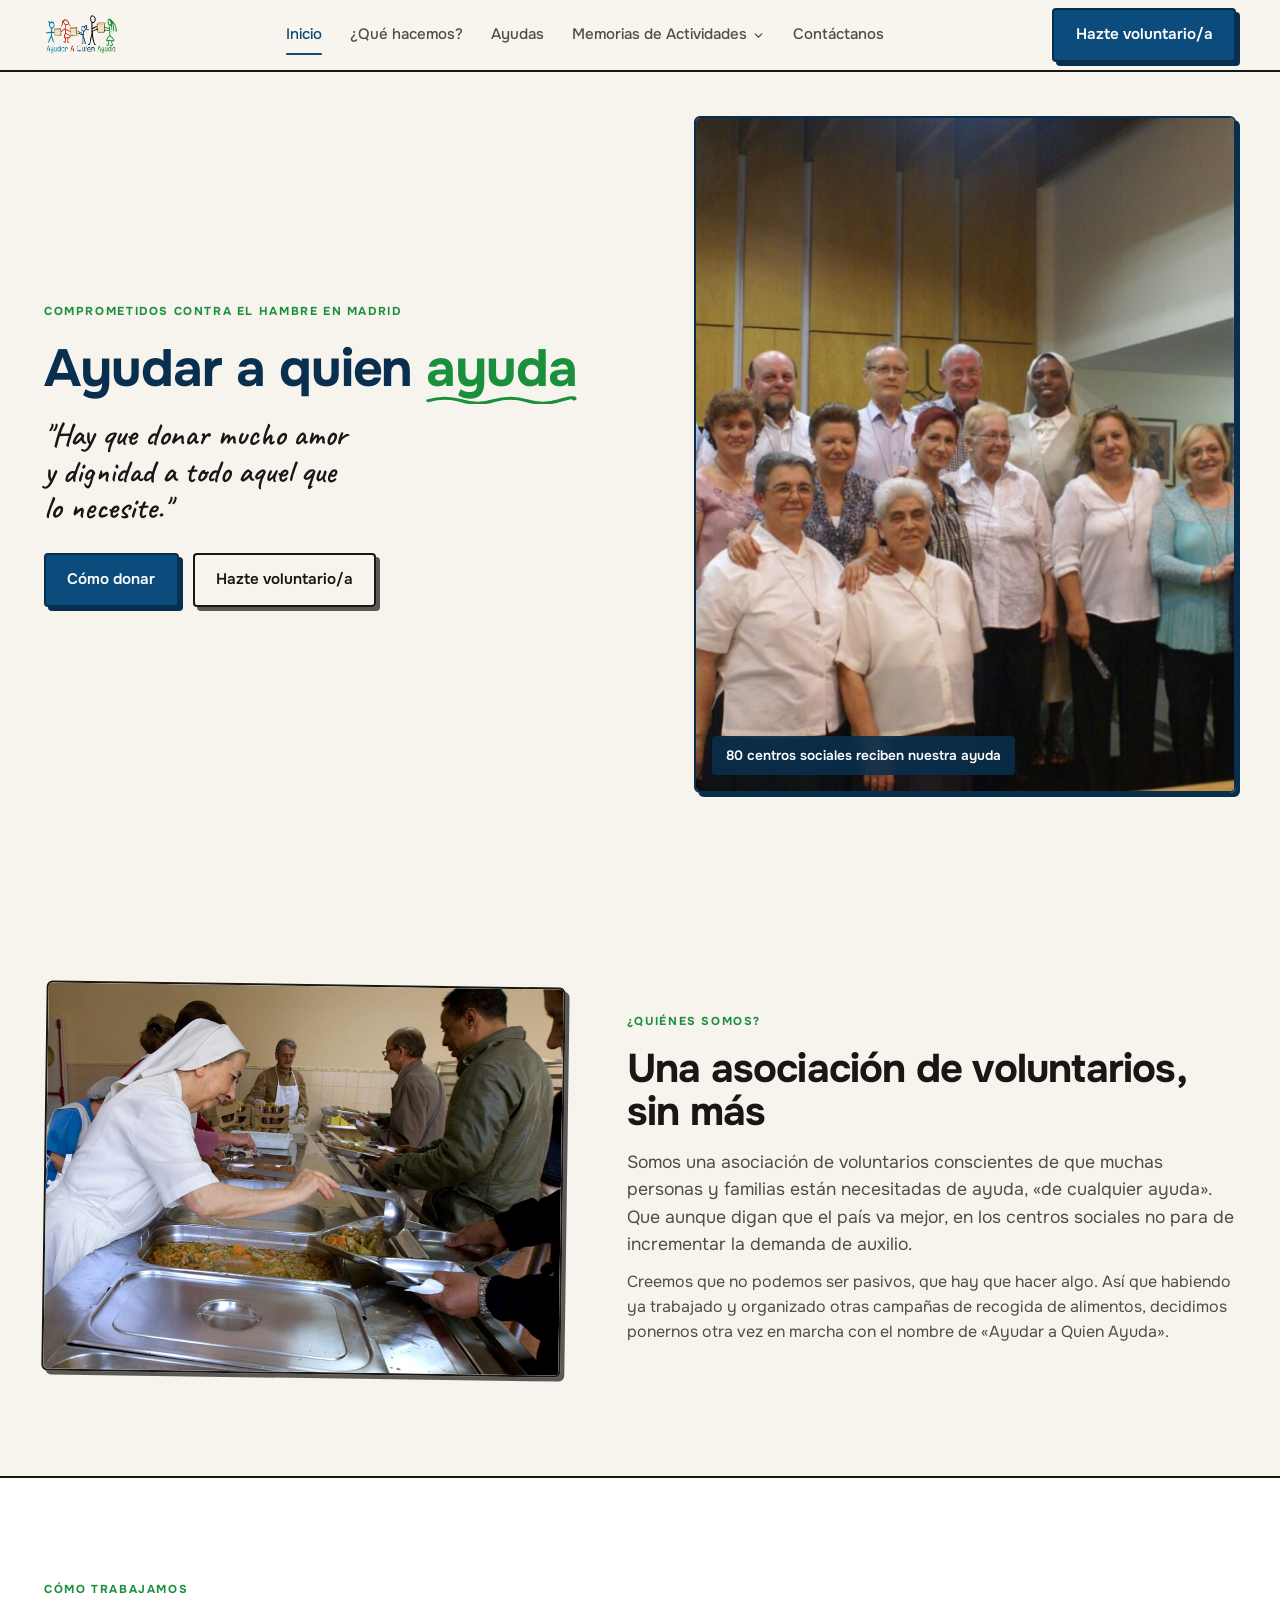
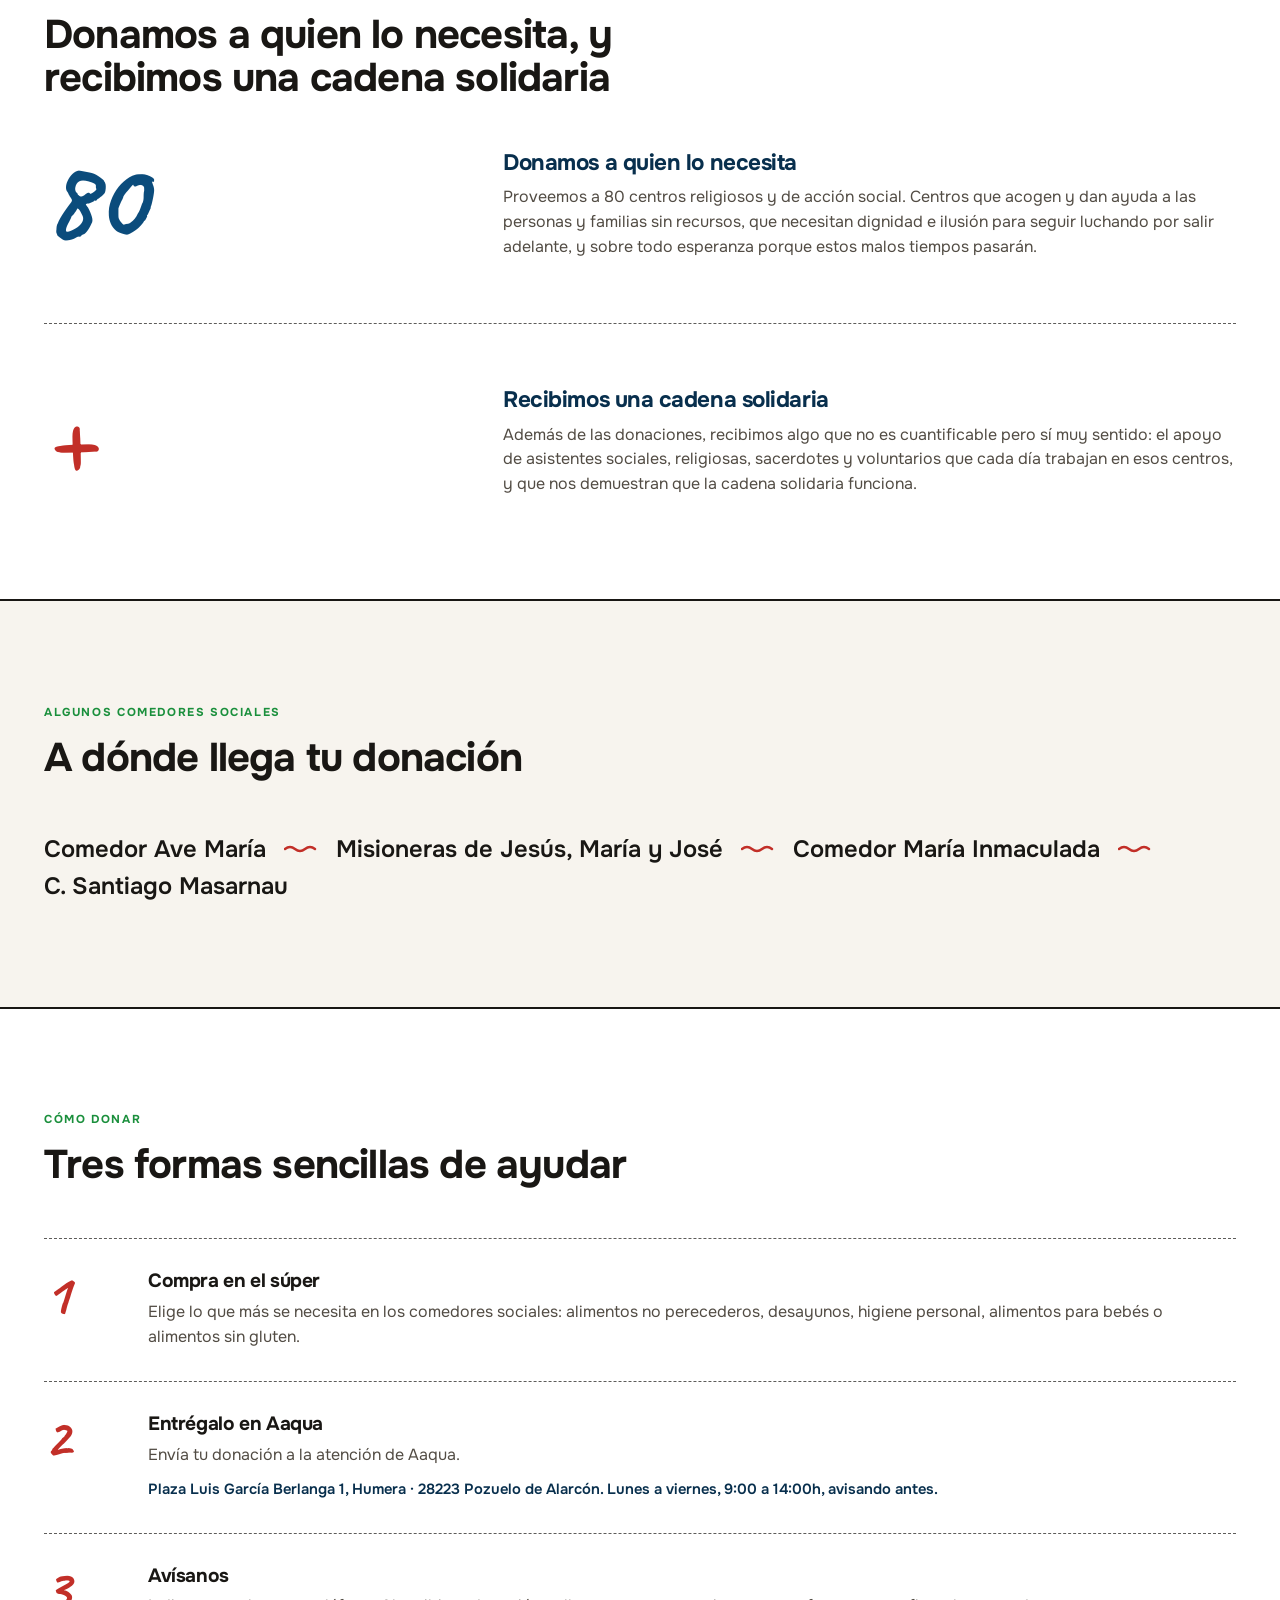
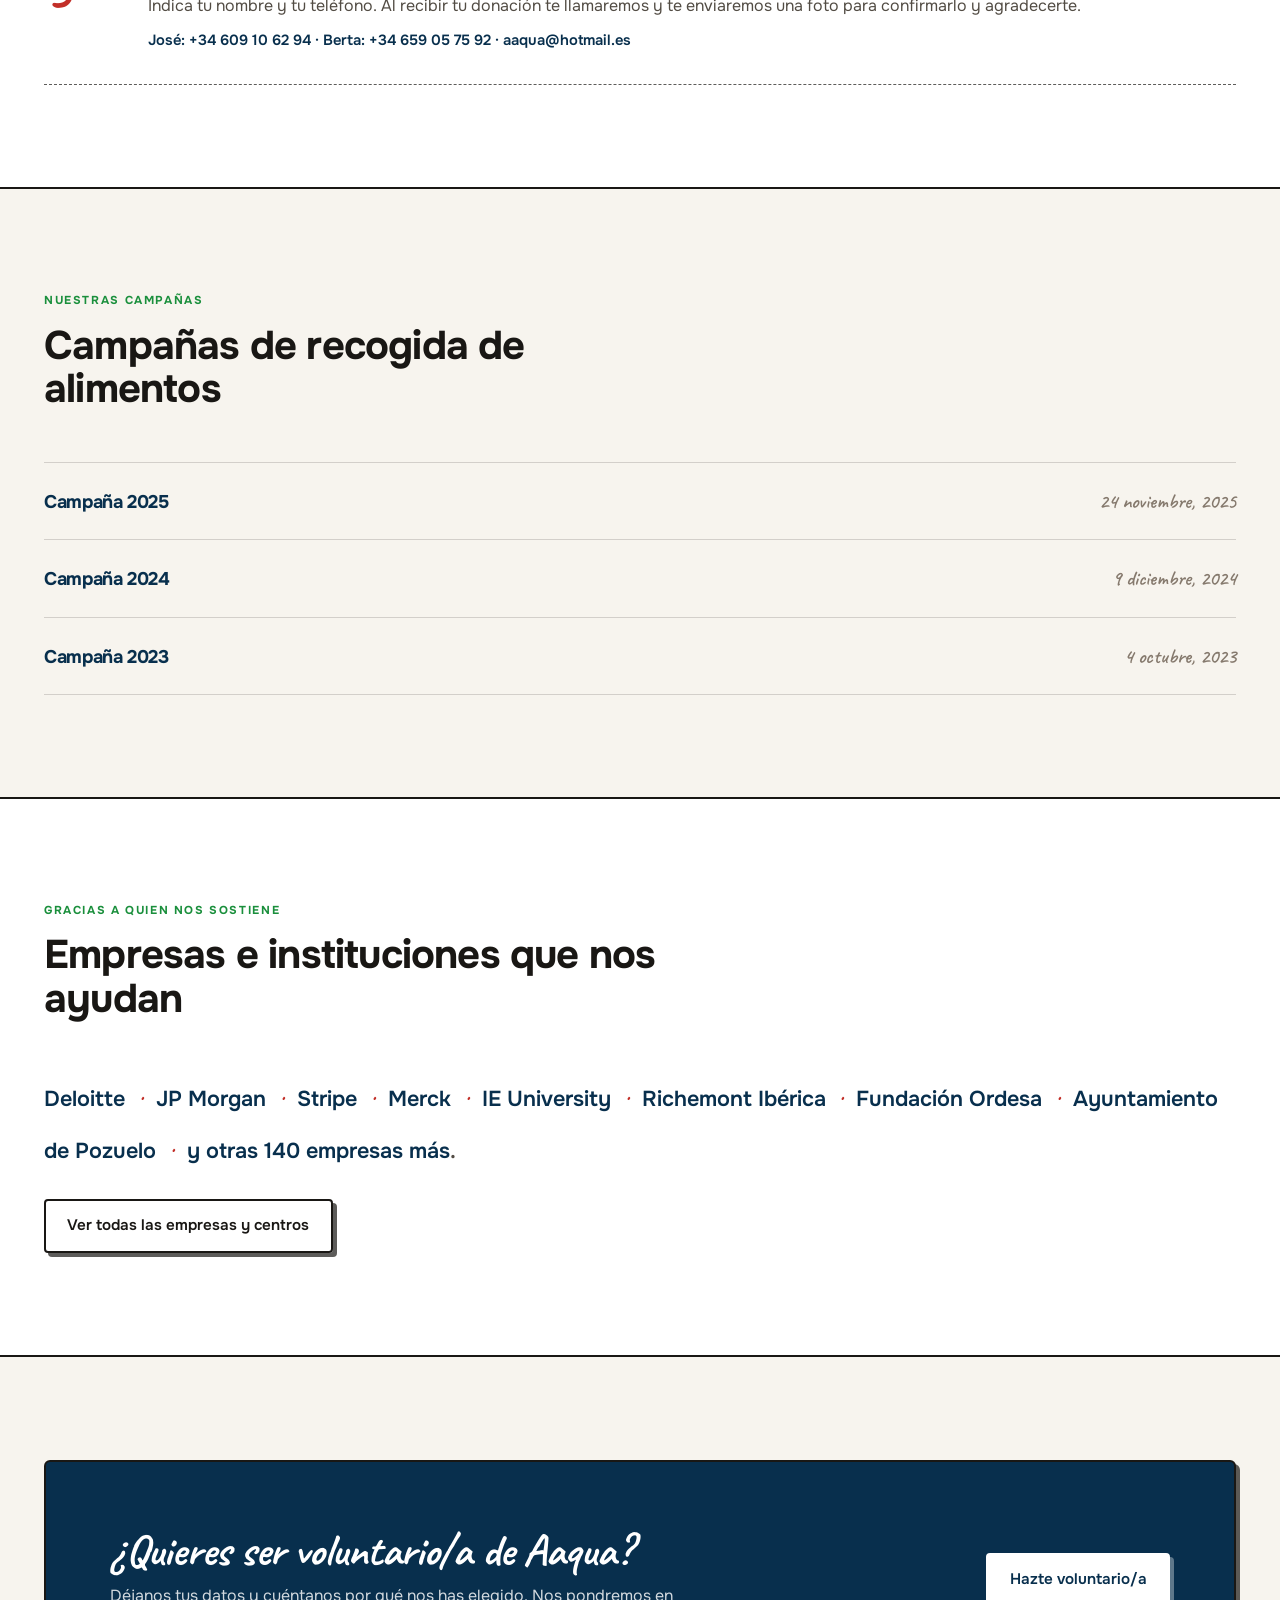
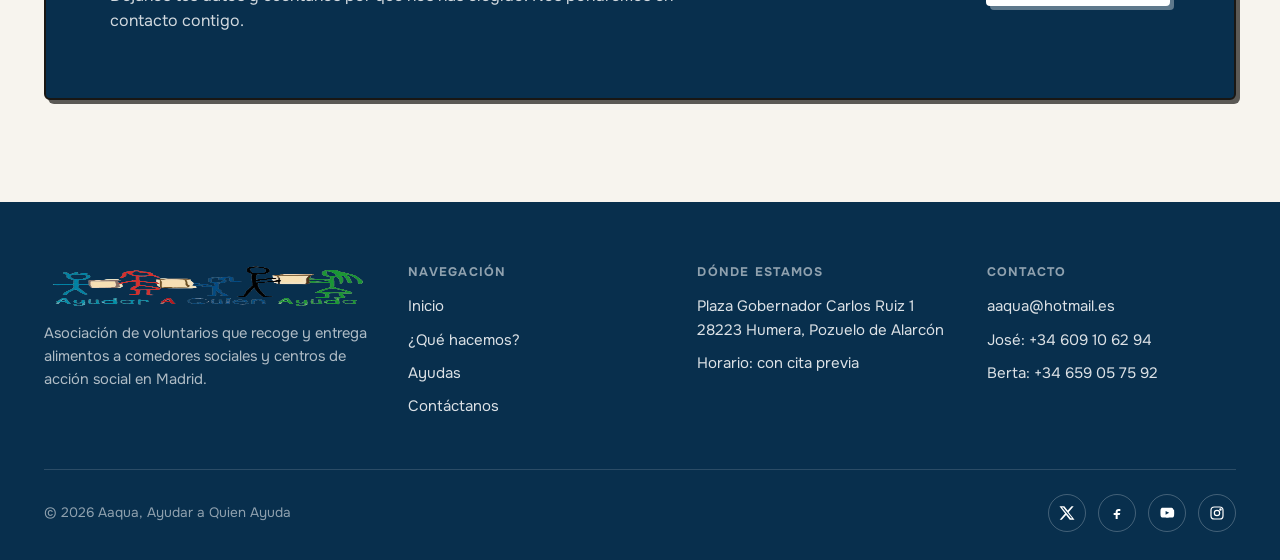
==== commit 33938482: "Staggered Text en el titular del hero (reactbits.dev, reimplementado en CSS) El sitio es HTML/CSS/JS" ====
--- a/index.html
+++ b/index.html
@@ -64,8 +64,11 @@
     <div class="wrap">
       <div class="hero-copy">
         <span class="eyebrow">Comprometidos contra el hambre en Madrid</span>
-        <h1>Ayudar a quien
-          <span class="accent">ayuda
+        <h1 class="stagger-text">
+          <span class="stagger-word">Ayudar</span>
+          <span class="stagger-word">a</span>
+          <span class="stagger-word">quien</span>
+          <span class="stagger-word accent">ayuda
             <svg class="squiggle" viewBox="0 0 120 12" preserveAspectRatio="none" aria-hidden="true"><path d="M2 8 Q 15 2, 28 8 T 54 8 T 80 8 T 106 8 T 118 6" stroke="#1a8f3c"/></svg>
           </span>
         </h1>
--- a/css/style.css
+++ b/css/style.css
@@ -218,7 +218,25 @@
   font-size: clamp(2rem, 1.5rem + 2.2vw, 3.3rem);
   color: var(--navy-dark);
 }
-.hero h1 .accent { position: relative; display: inline-block; color: var(--green); font-style: normal; }
+/* Staggered Text (reactbits.dev), reimplementado en CSS puro: cada palabra
+   entra con blur + desplazamiento desde arriba, en cascada de 80ms. */
+@keyframes stagger-in {
+  from { opacity: 0; transform: translateY(-0.28em); filter: blur(6px); }
+  to   { opacity: 1; transform: translateY(0); filter: blur(0); }
+}
+.stagger-word {
+  display: inline-block;
+  animation: stagger-in 0.6s cubic-bezier(0.16, 1, 0.3, 1) both;
+}
+.stagger-text .stagger-word:nth-child(1) { animation-delay: 0ms; }
+.stagger-text .stagger-word:nth-child(2) { animation-delay: 80ms; }
+.stagger-text .stagger-word:nth-child(3) { animation-delay: 160ms; }
+.stagger-text .stagger-word:nth-child(4) { animation-delay: 240ms; }
+@media (prefers-reduced-motion: reduce) {
+  .stagger-word { animation: none; opacity: 1; filter: none; transform: none; }
+}
+
+.hero h1 .accent { position: relative; color: var(--green); font-style: normal; }
 .hero h1 .accent svg { position: absolute; left: 0; bottom: -0.14em; width: 100%; height: 10px; }
 .hero-quote {
   font-family: var(--font-hand);
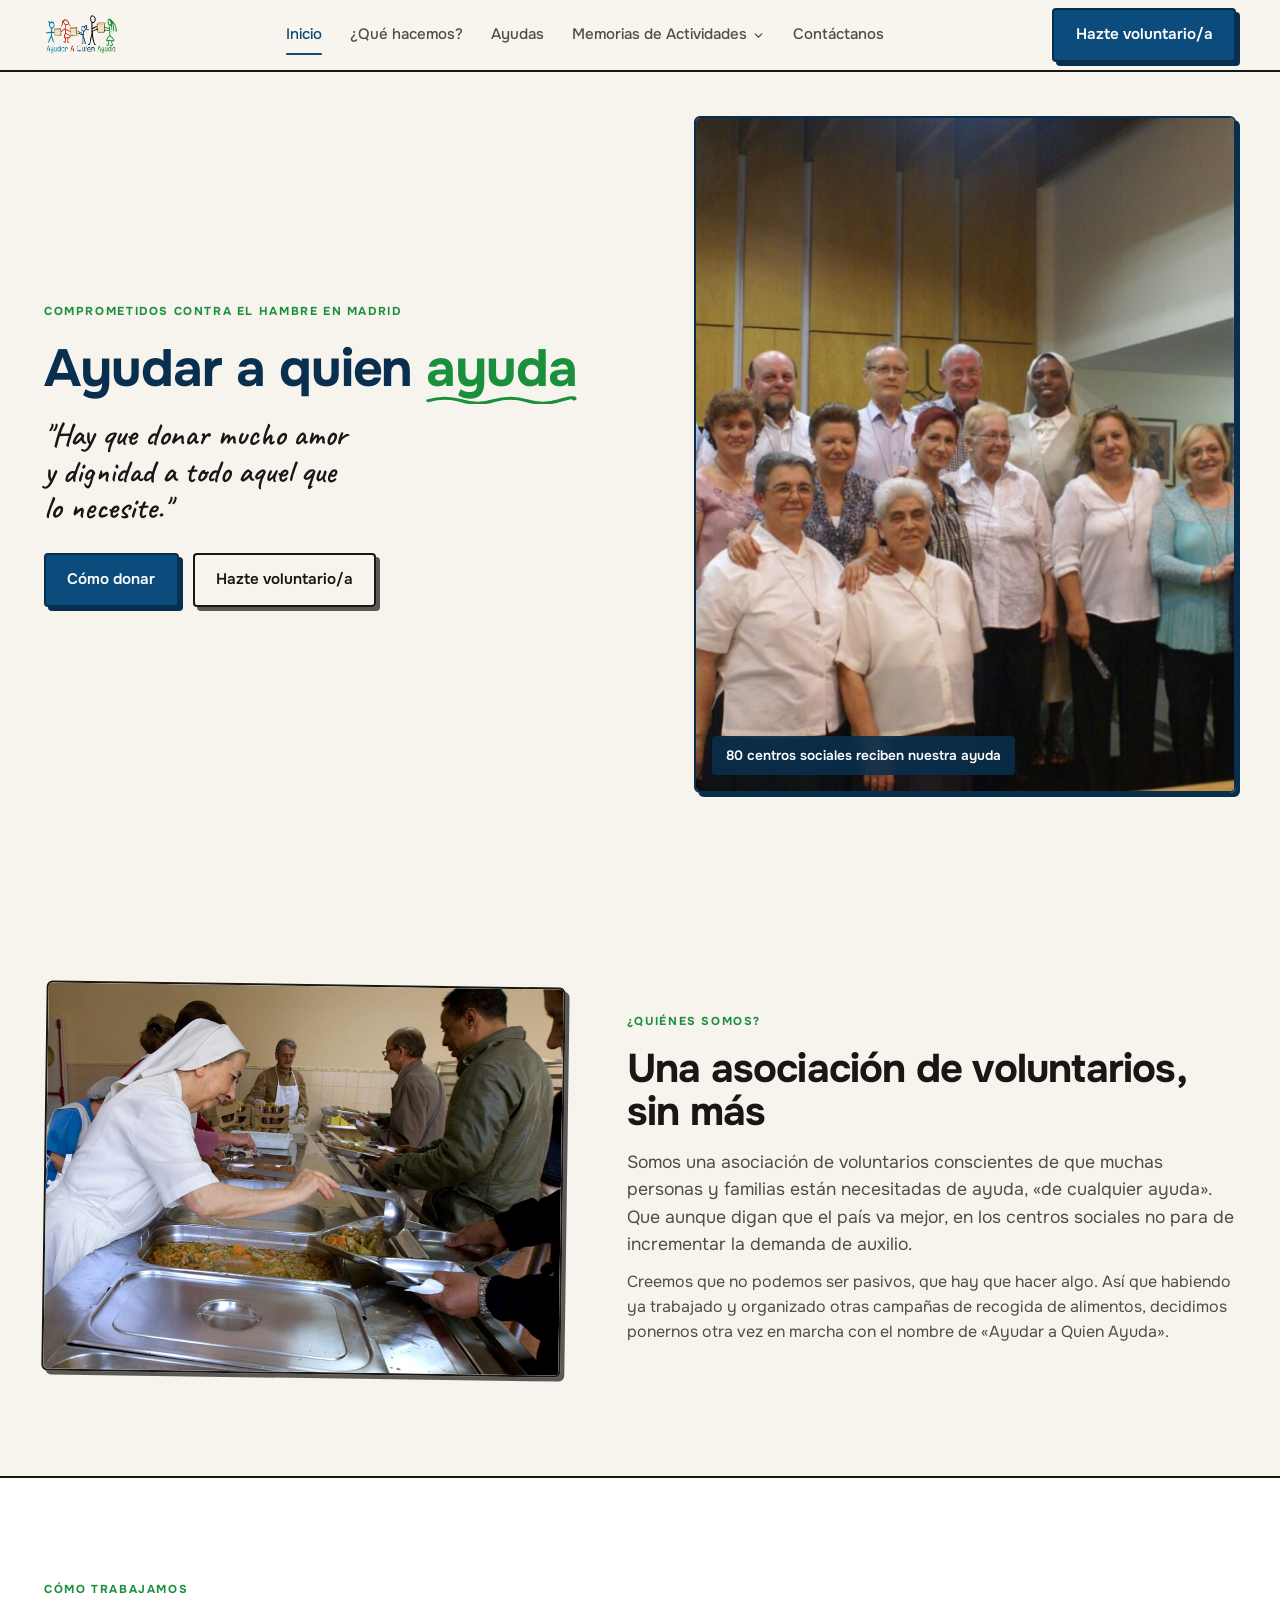
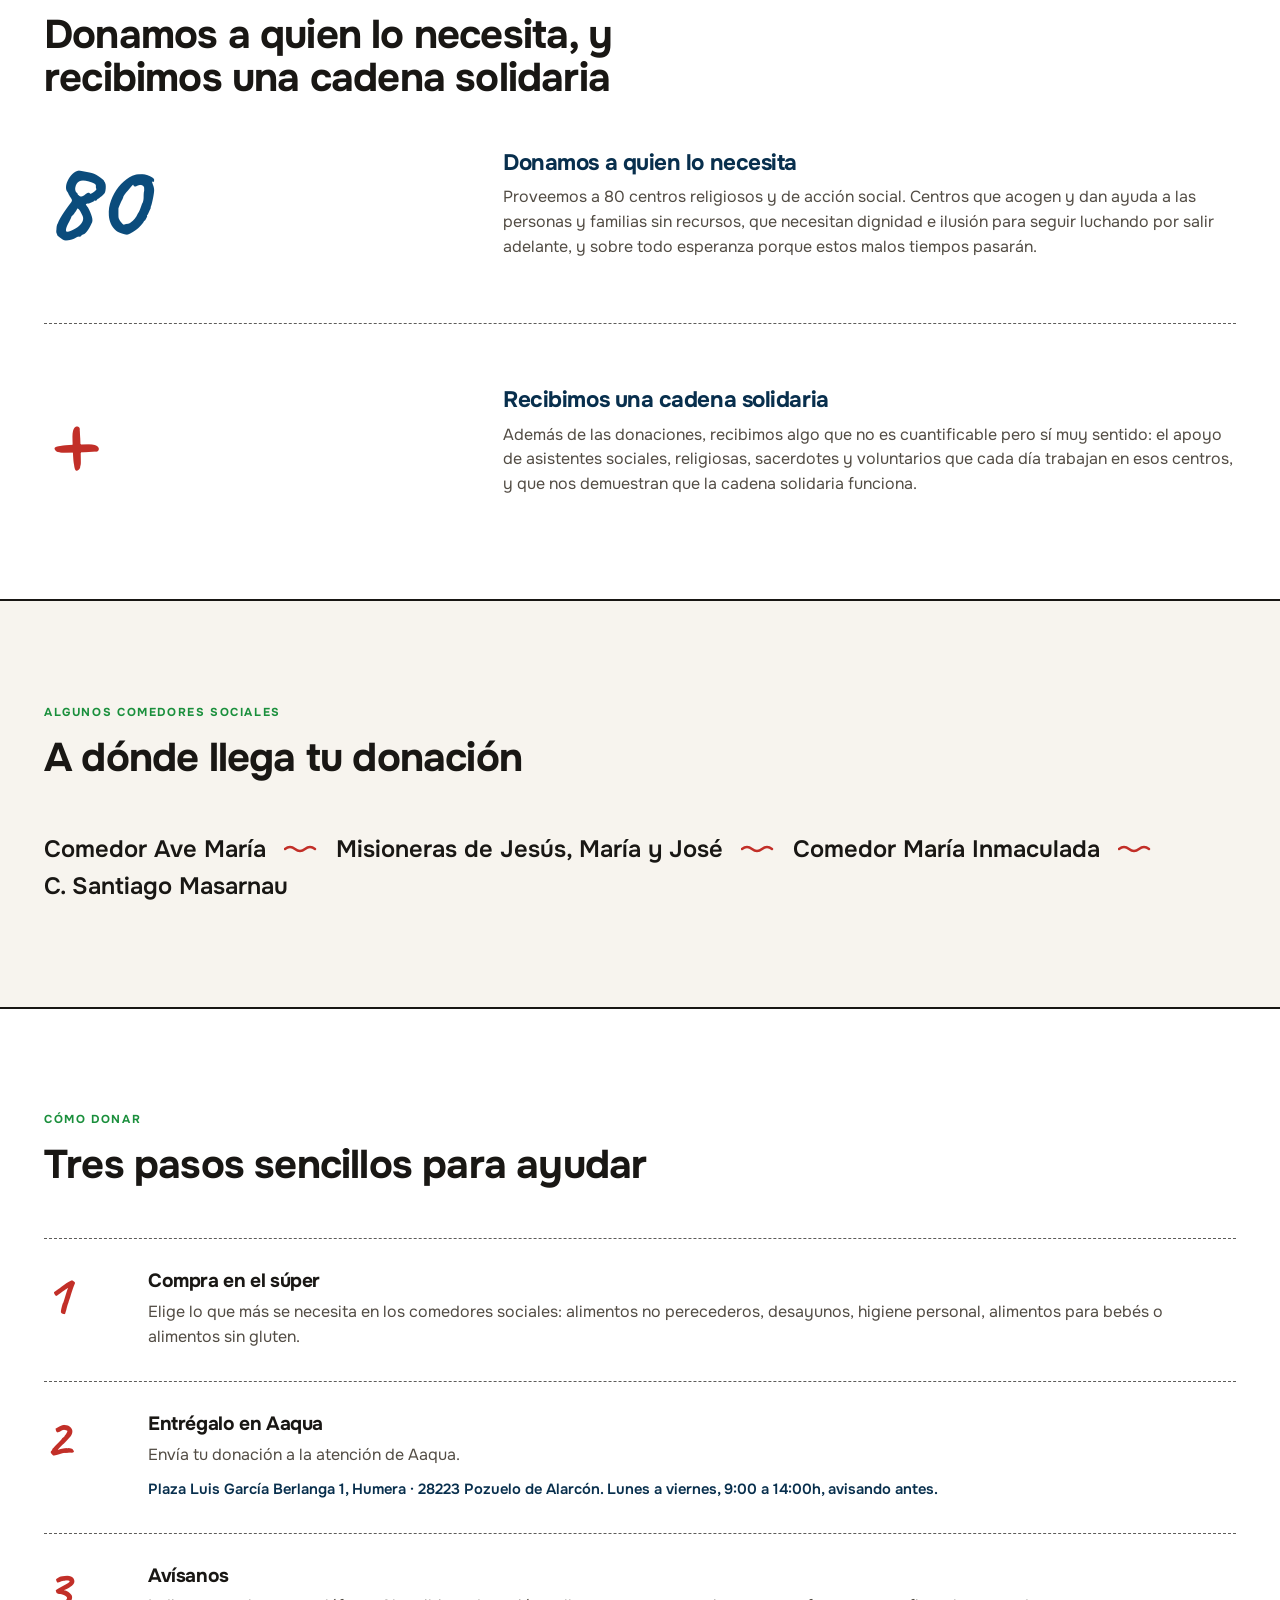
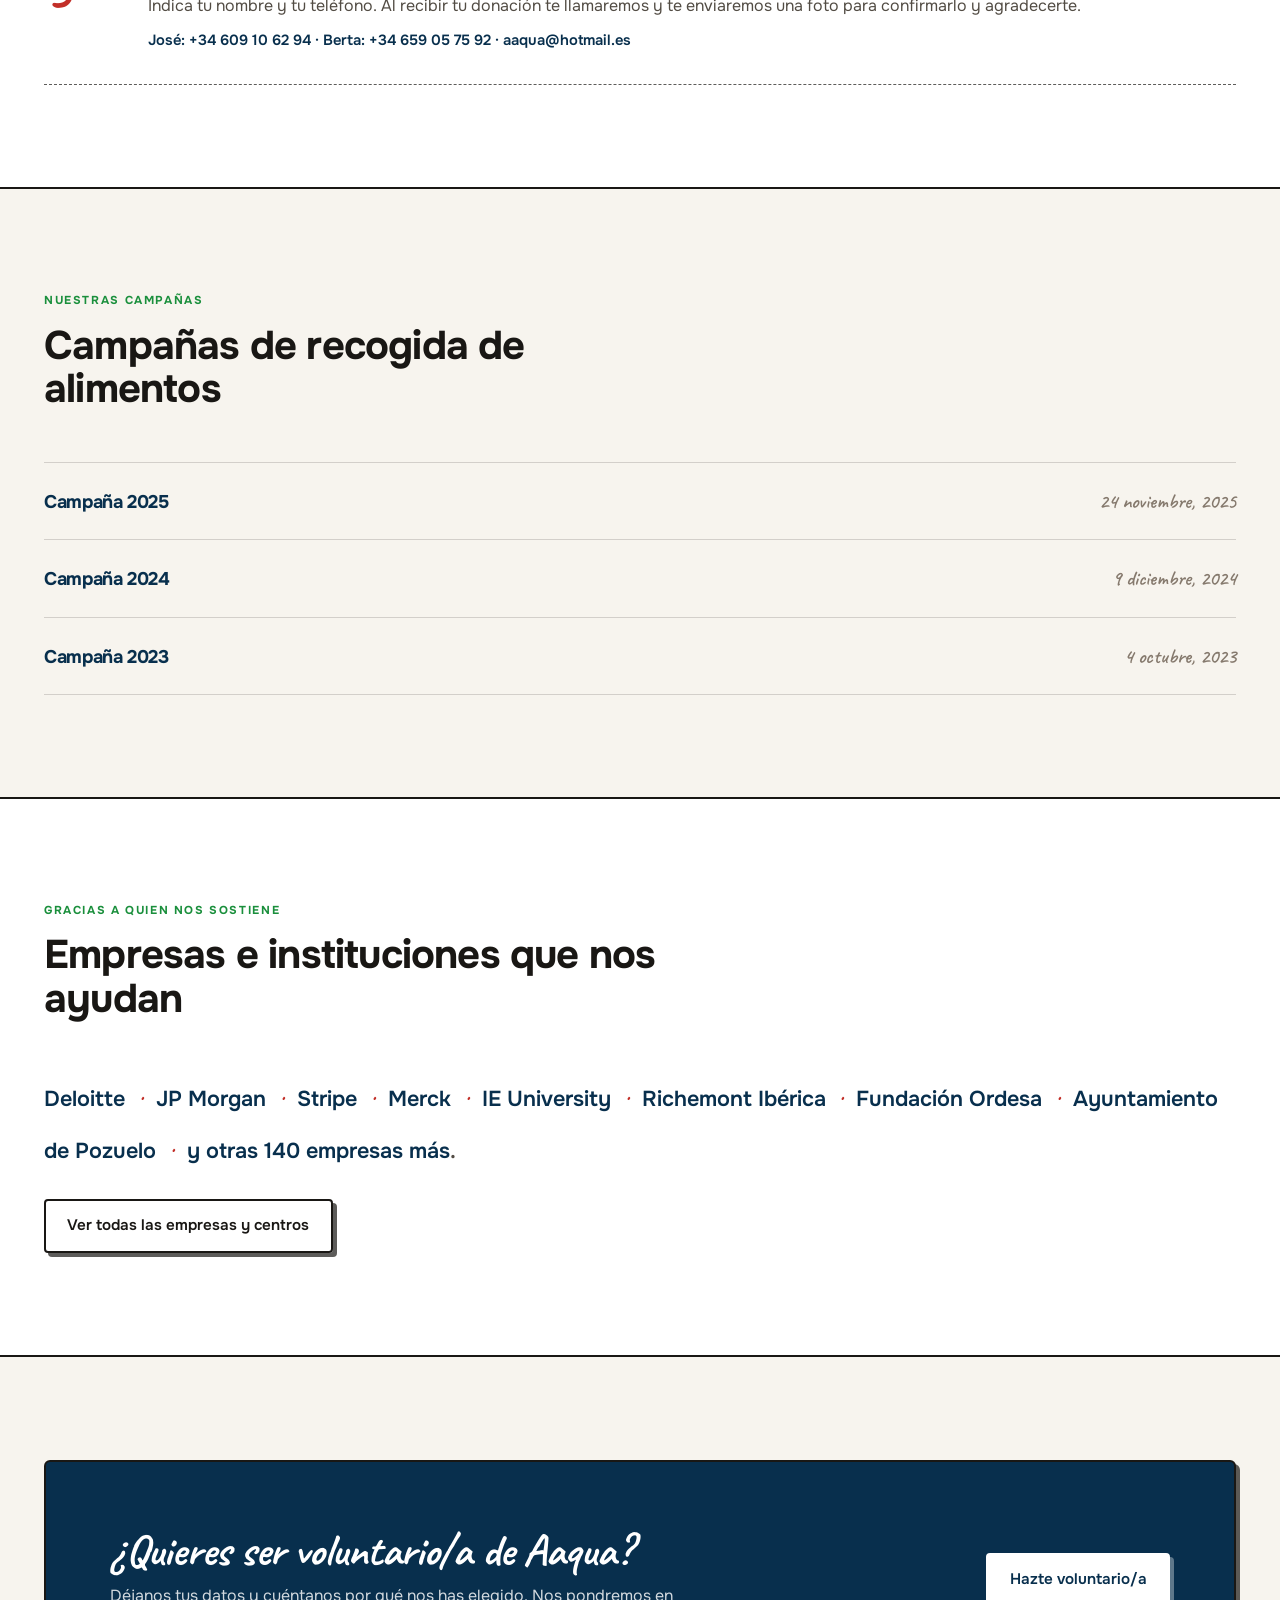
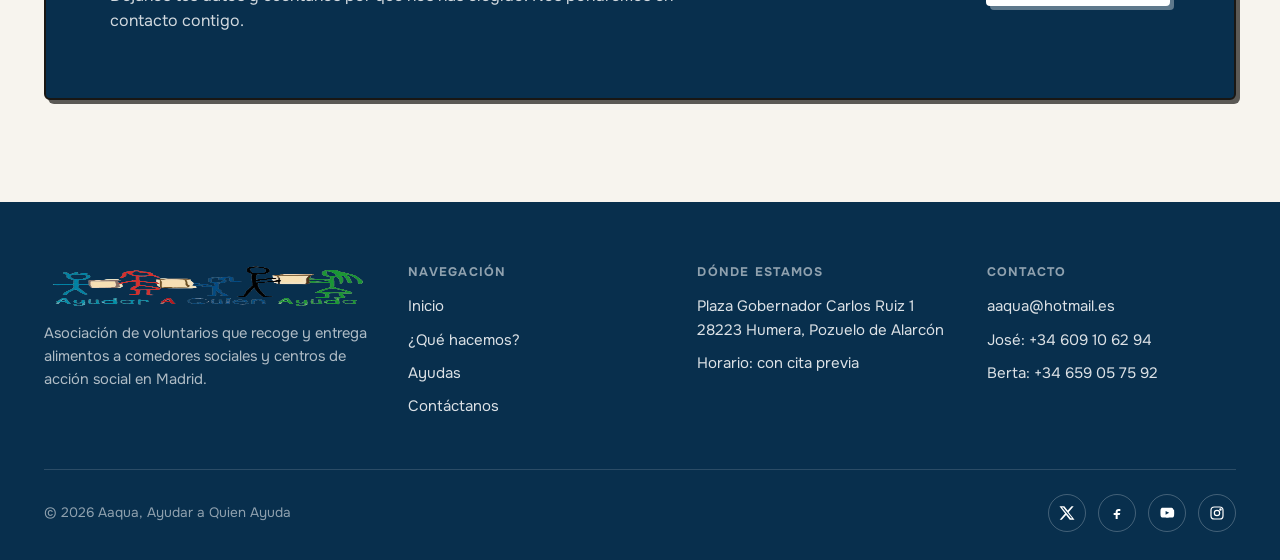
==== commit 2531ecbb: "Cambia el titulo de "Como donar" a "Tres pasos sencillos para ayudar" Co-Authored-By: Claude Sonnet " ====
--- a/index.html
+++ b/index.html
@@ -141,7 +141,7 @@
     <div class="wrap">
       <div class="section-head" data-reveal>
         <span class="eyebrow">Cómo donar</span>
-        <h2 class="section-title">Tres formas sencillas de ayudar</h2>
+        <h2 class="section-title">Tres pasos sencillos para ayudar</h2>
       </div>
       <div class="steps" data-reveal>
         <div class="step">
--- a/css/style.css
+++ b/css/style.css
@@ -226,12 +226,12 @@
 }
 .stagger-word {
   display: inline-block;
-  animation: stagger-in 0.6s cubic-bezier(0.16, 1, 0.3, 1) both;
+  animation: stagger-in 1.2s cubic-bezier(0.16, 1, 0.3, 1) both;
 }
 .stagger-text .stagger-word:nth-child(1) { animation-delay: 0ms; }
-.stagger-text .stagger-word:nth-child(2) { animation-delay: 80ms; }
-.stagger-text .stagger-word:nth-child(3) { animation-delay: 160ms; }
-.stagger-text .stagger-word:nth-child(4) { animation-delay: 240ms; }
+.stagger-text .stagger-word:nth-child(2) { animation-delay: 160ms; }
+.stagger-text .stagger-word:nth-child(3) { animation-delay: 320ms; }
+.stagger-text .stagger-word:nth-child(4) { animation-delay: 480ms; }
 @media (prefers-reduced-motion: reduce) {
   .stagger-word { animation: none; opacity: 1; filter: none; transform: none; }
 }
